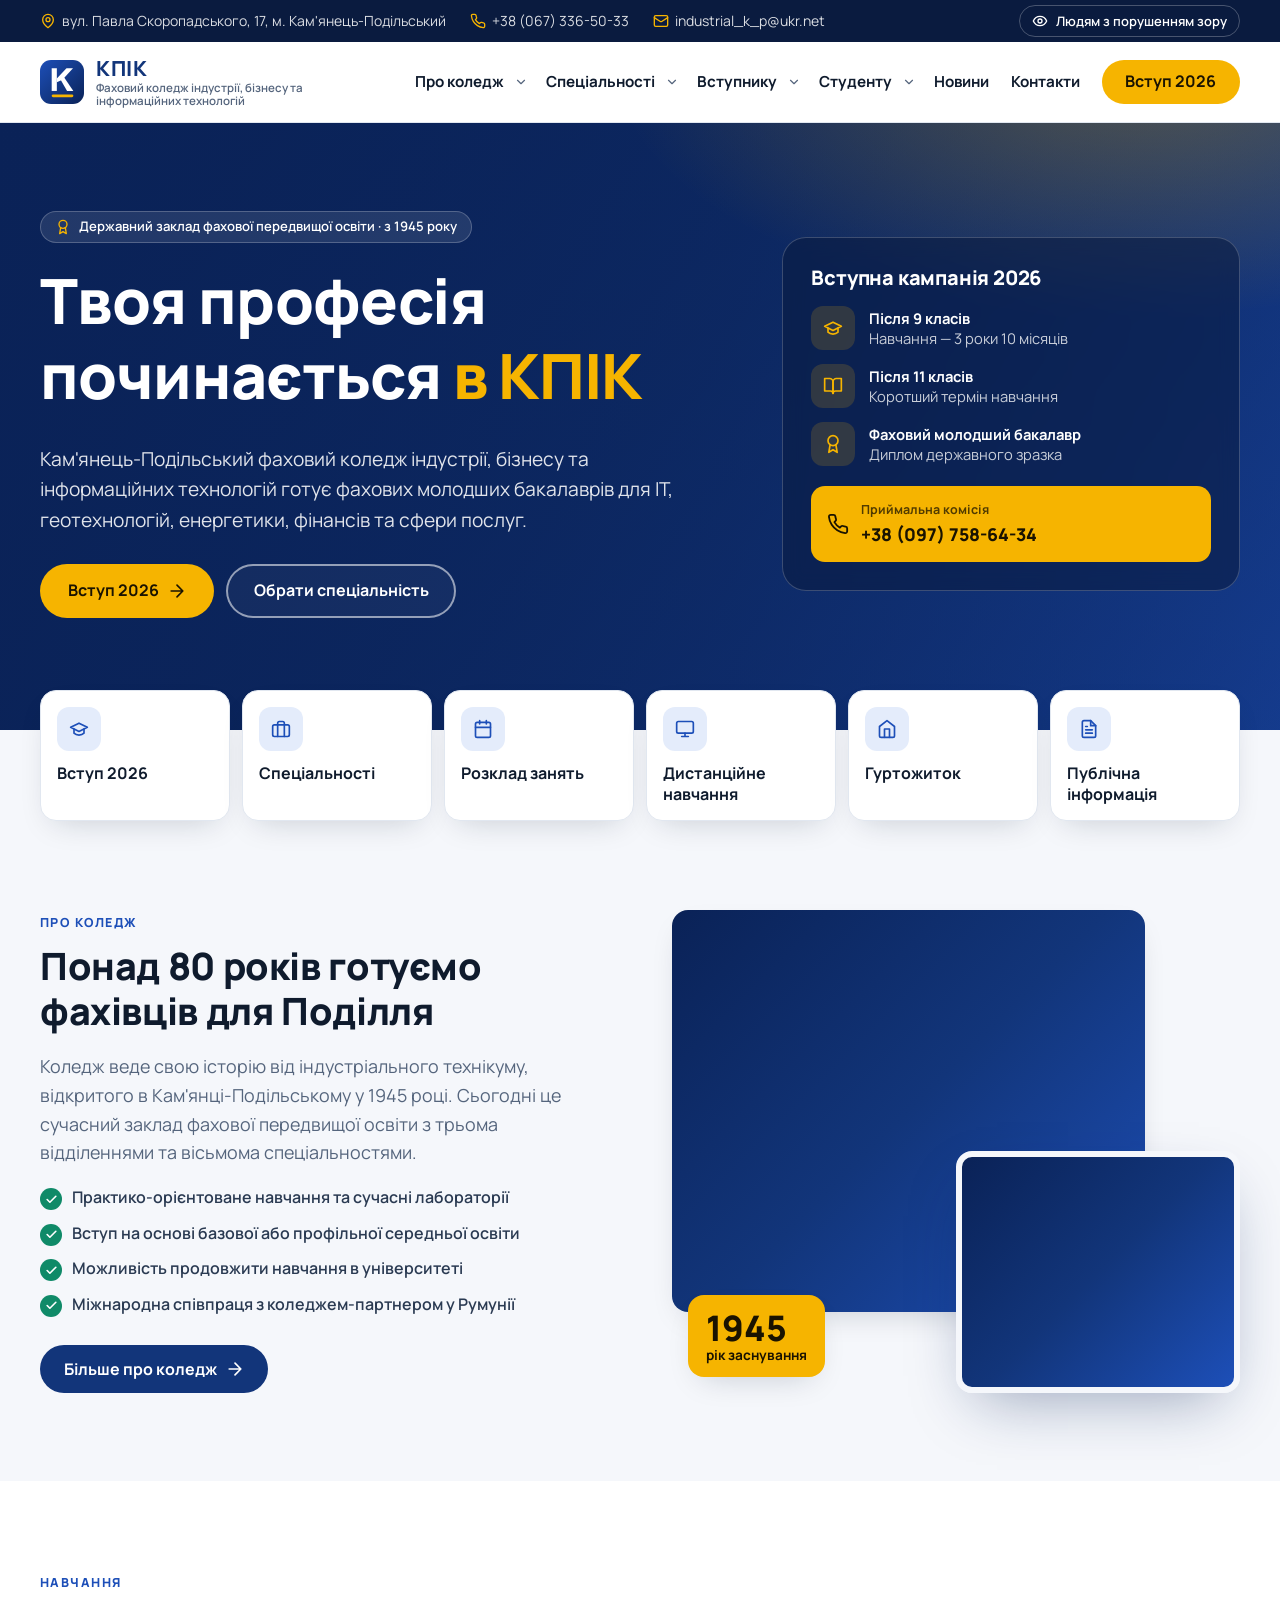
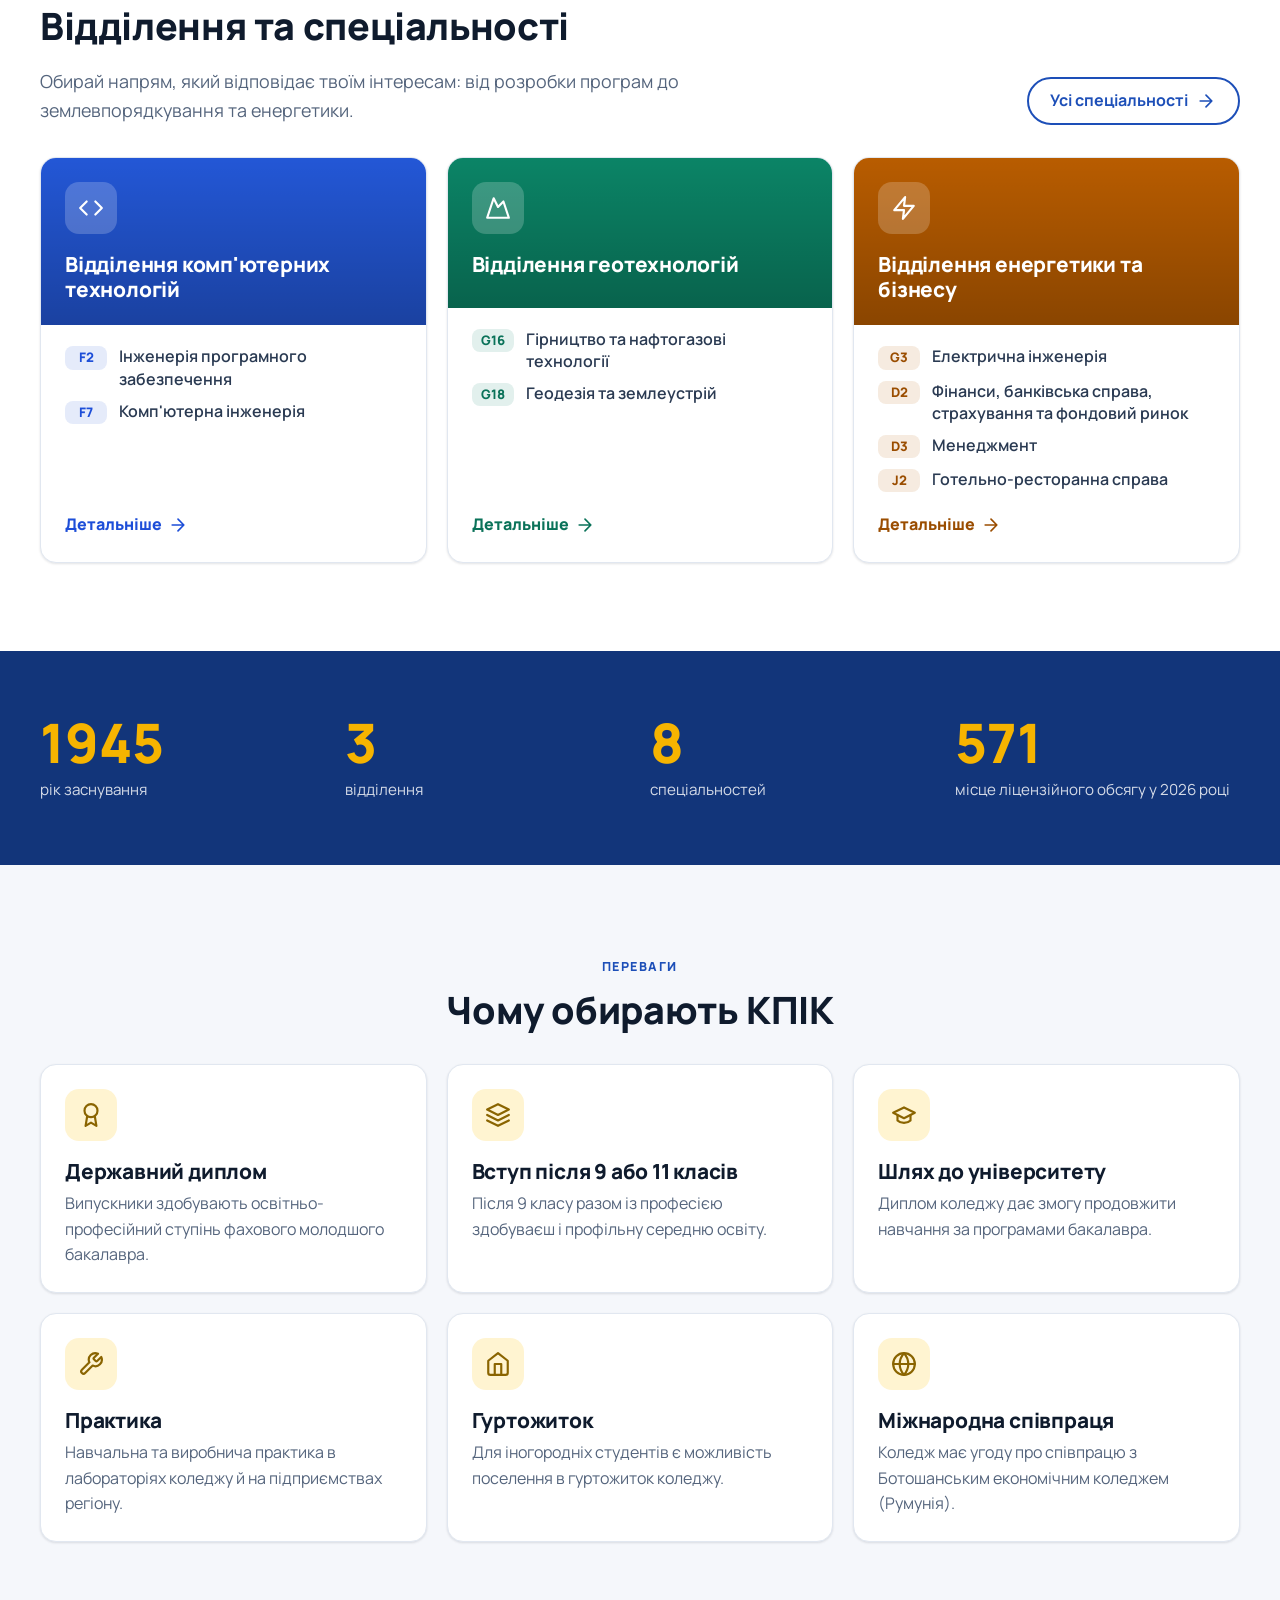
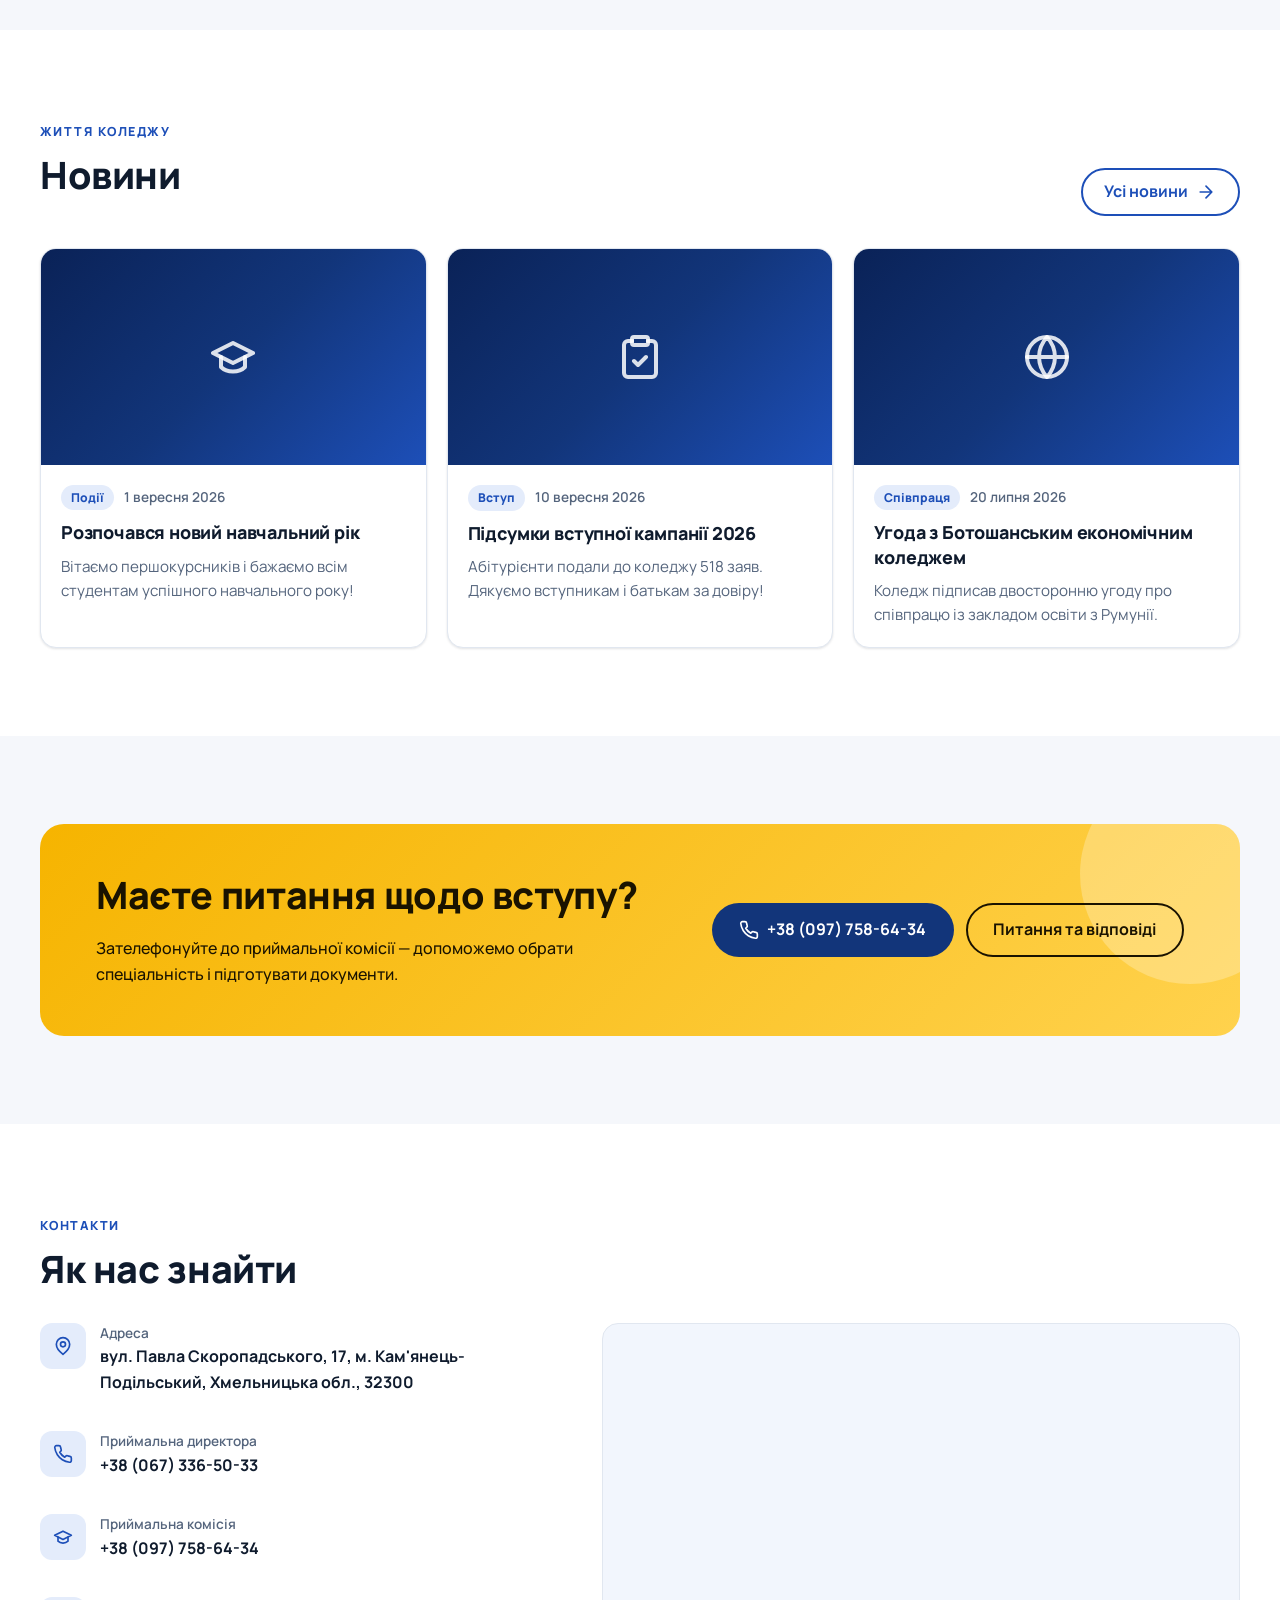
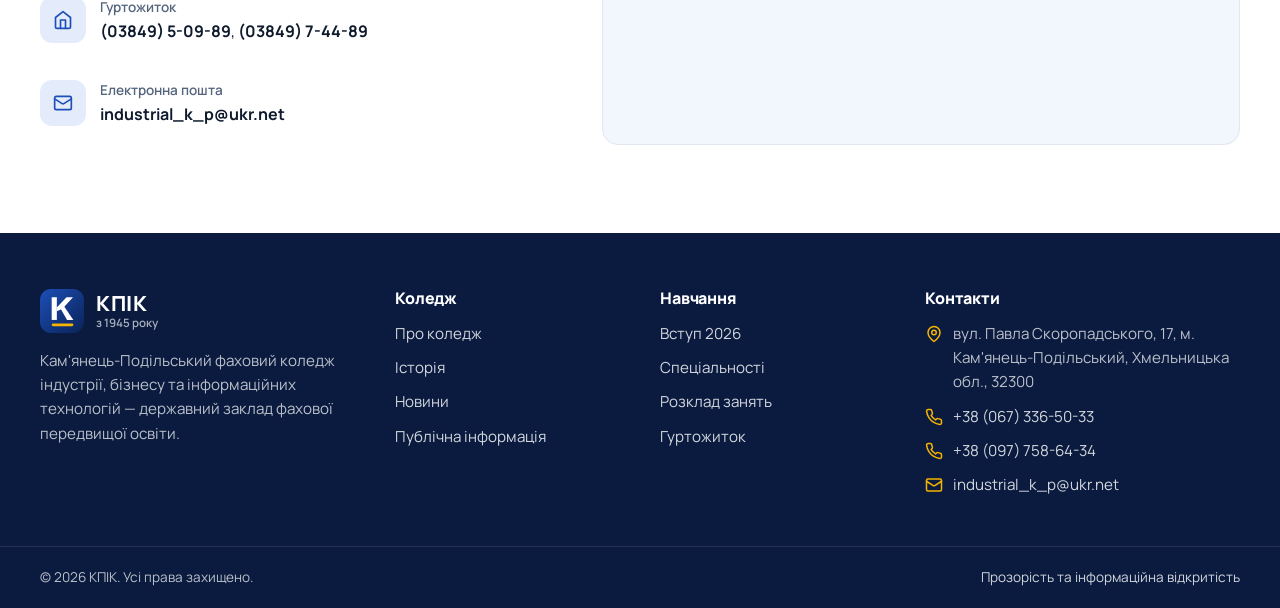
==== index.html @ ed86bb1b "Редизайн сайту КПІК: новий інтерфейс і адаптація під телефон Статичний адаптивний сайт (HTML/CSS/JS " ====
<!doctype html>
<html lang="uk">
<head>
  <meta charset="utf-8">
  <meta name="viewport" content="width=device-width, initial-scale=1">
  <title>КПІК — Кам'янець-Подільський фаховий коледж індустрії, бізнесу та інформаційних технологій</title>
  <meta name="description" content="Державний заклад фахової передвищої освіти з 1945 року. Спеціальності з IT, геотехнологій, енергетики та бізнесу. Вступ після 9 та 11 класів.">
  <meta name="theme-color" content="#12357a">
  <meta property="og:type" content="website">
  <meta property="og:locale" content="uk_UA">
  <meta property="og:site_name" content="КПІК">
  <meta property="og:title" content="КПІК — Кам'янець-Подільський фаховий коледж індустрії, бізнесу та інформаційних технологій">
  <meta property="og:description" content="Державний заклад фахової передвищої освіти з 1945 року. Спеціальності з IT, геотехнологій, енергетики та бізнесу. Вступ після 9 та 11 класів.">
  <link rel="icon" href="assets/img/logo.svg" type="image/svg+xml">
  <link rel="preconnect" href="https://fonts.googleapis.com">
  <link rel="preconnect" href="https://fonts.gstatic.com" crossorigin>
  <link rel="stylesheet" href="https://fonts.googleapis.com/css2?family=Manrope:wght@400;500;600;700;800&amp;display=swap">
  <link rel="stylesheet" href="assets/css/style.css">
  <script>try{if(localStorage.getItem("kpik-a11y")==="1")document.documentElement.classList.add("a11y")}catch(e){}</script>
  <script src="assets/js/main.js" defer></script>
  <script type="application/ld+json">{"@context":"https://schema.org","@type":"CollegeOrUniversity","name":"Кам'янець-Подільський фаховий коледж індустрії, бізнесу та інформаційних технологій","alternateName":"КПІК","url":"https://kpik.org.ua/","foundingDate":"1945","email":"industrial_k_p@ukr.net","telephone":"+380673365033","address":{"@type":"PostalAddress","streetAddress":"вул. Павла Скоропадського, 17","addressLocality":"Кам'янець-Подільський","addressRegion":"Хмельницька область","postalCode":"32300","addressCountry":"UA"}}</script>
</head>
<body>
  <a class="skip-link" href="#main">Перейти до основного вмісту</a>

  <div class="topbar">
    <div class="container topbar__inner">
      <ul class="topbar__contacts">
        <li class="topbar__address"><svg class="icon" viewBox="0 0 24 24" aria-hidden="true" focusable="false"><path d="M20 10c0 6-8 12-8 12s-8-6-8-12a8 8 0 0 1 16 0Z"/><circle cx="12" cy="10" r="3"/></svg><span>вул. Павла Скоропадського, 17, м. Кам'янець-Подільський</span></li>
        <li><svg class="icon" viewBox="0 0 24 24" aria-hidden="true" focusable="false"><path d="M22 16.92v3a2 2 0 0 1-2.18 2 19.79 19.79 0 0 1-8.63-3.07 19.5 19.5 0 0 1-6-6 19.79 19.79 0 0 1-3.07-8.67A2 2 0 0 1 4.11 2h3a2 2 0 0 1 2 1.72c.13.96.36 1.9.7 2.81a2 2 0 0 1-.45 2.11L8.09 9.91a16 16 0 0 0 6 6l1.27-1.27a2 2 0 0 1 2.11-.45c.91.34 1.85.57 2.81.7A2 2 0 0 1 22 16.92z"/></svg><a href="tel:+380673365033">+38 (067) 336-50-33</a></li>
        <li><svg class="icon" viewBox="0 0 24 24" aria-hidden="true" focusable="false"><rect x="2" y="4" width="20" height="16" rx="2"/><path d="m22 7-8.97 5.7a1.94 1.94 0 0 1-2.06 0L2 7"/></svg><a href="mailto:industrial_k_p@ukr.net">industrial_k_p@ukr.net</a></li>
      </ul>
      <button class="a11y-toggle" type="button" aria-pressed="false" data-a11y-toggle><svg class="icon" viewBox="0 0 24 24" aria-hidden="true" focusable="false"><path d="M2 12s3-7 10-7 10 7 10 7-3 7-10 7-10-7-10-7Z"/><circle cx="12" cy="12" r="3"/></svg><span>Людям з порушенням зору</span></button>
    </div>
  </div>

  <header class="header" data-header>
    <div class="container header__inner">
      <a class="brand" href="index.html" aria-label="КПІК — на головну сторінку">
        <img src="assets/img/logo.svg" alt="" width="44" height="44">
        <span class="brand__text">
          <strong>КПІК</strong>
          <span>Фаховий коледж індустрії, бізнесу та інформаційних технологій</span>
        </span>
      </a>

      <nav class="nav" id="site-nav" aria-label="Головне меню" data-nav>
        <div class="nav__head">
          <span class="nav__title">Меню</span>
          <button class="icon-btn" type="button" data-nav-close><svg class="icon" viewBox="0 0 24 24" aria-hidden="true" focusable="false"><path d="M18 6 6 18M6 6l12 12"/></svg><span class="visually-hidden">Закрити меню</span></button>
        </div>
        <ul class="nav__list">
          <li class="nav__item nav__item--home"><a class="nav__link" href="index.html" aria-current="page">Головна</a></li>
          <li class="nav__item has-sub">
            <div class="nav__row">
              <a class="nav__link" href="about.html">Про коледж</a>
              <button class="nav__sub-toggle" type="button" aria-expanded="false" aria-controls="sub-about" data-sub-toggle><svg class="icon" viewBox="0 0 24 24" aria-hidden="true" focusable="false"><path d="m6 9 6 6 6-6"/></svg><span class="visually-hidden">Підменю «Про коледж»</span></button>
            </div>
            <ul class="nav__sub" id="sub-about">
              <li><a href="about.html#history">Історія</a></li>
              <li><a href="about.html#administration">Адміністрація</a></li>
              <li><a href="about.html#departments">Відділення</a></li>
              <li><a href="about.html#base">Матеріальна база</a></li>
              <li><a href="about.html#international">Міжнародна співпраця</a></li>
              <li><a href="transparency.html">Публічна інформація</a></li>
            </ul>
          </li>
          <li class="nav__item has-sub">
            <div class="nav__row">
              <a class="nav__link" href="specialties.html">Спеціальності</a>
              <button class="nav__sub-toggle" type="button" aria-expanded="false" aria-controls="sub-specialties" data-sub-toggle><svg class="icon" viewBox="0 0 24 24" aria-hidden="true" focusable="false"><path d="m6 9 6 6 6-6"/></svg><span class="visually-hidden">Підменю «Спеціальності»</span></button>
            </div>
            <ul class="nav__sub" id="sub-specialties">
              <li><a href="specialties.html#computer">Відділення комп'ютерних технологій</a></li>
              <li><a href="specialties.html#geo">Відділення геотехнологій</a></li>
              <li><a href="specialties.html#energy">Відділення енергетики та бізнесу</a></li>
            </ul>
          </li>
          <li class="nav__item has-sub">
            <div class="nav__row">
              <a class="nav__link" href="admission.html">Вступнику</a>
              <button class="nav__sub-toggle" type="button" aria-expanded="false" aria-controls="sub-admission" data-sub-toggle><svg class="icon" viewBox="0 0 24 24" aria-hidden="true" focusable="false"><path d="m6 9 6 6 6-6"/></svg><span class="visually-hidden">Підменю «Вступнику»</span></button>
            </div>
            <ul class="nav__sub" id="sub-admission">
              <li><a href="admission.html#rules">Правила прийому 2026</a></li>
              <li><a href="admission.html#programs">Спеціальності та програми</a></li>
              <li><a href="admission.html#steps">Етапи вступу</a></li>
              <li><a href="admission.html#documents">Перелік документів</a></li>
              <li><a href="admission.html#committee">Приймальна комісія</a></li>
              <li><a href="admission.html#faq">Питання та відповіді</a></li>
            </ul>
          </li>
          <li class="nav__item has-sub">
            <div class="nav__row">
              <a class="nav__link" href="students.html">Студенту</a>
              <button class="nav__sub-toggle" type="button" aria-expanded="false" aria-controls="sub-students" data-sub-toggle><svg class="icon" viewBox="0 0 24 24" aria-hidden="true" focusable="false"><path d="m6 9 6 6 6-6"/></svg><span class="visually-hidden">Підменю «Студенту»</span></button>
            </div>
            <ul class="nav__sub" id="sub-students">
              <li><a href="students.html#schedule">Розклад занять</a></li>
              <li><a href="students.html#distance">Дистанційне навчання</a></li>
              <li><a href="students.html#library">Бібліотека</a></li>
              <li><a href="students.html#dorm">Гуртожиток</a></li>
              <li><a href="students.html#self-government">Студентське самоврядування</a></li>
              <li><a href="students.html#psychology">Психологічна служба</a></li>
              <li><a href="students.html#safety">Безпека</a></li>
            </ul>
          </li>
          <li class="nav__item"><a class="nav__link" href="news.html">Новини</a></li>
          <li class="nav__item"><a class="nav__link" href="contacts.html">Контакти</a></li>
        </ul>
        <div class="nav__extra">
          <a class="btn btn--accent btn--block" href="admission.html"><svg class="icon" viewBox="0 0 24 24" aria-hidden="true" focusable="false"><path d="M22 10 12 5 2 10l10 5 10-5z"/><path d="M6 12v5c3 3 9 3 12 0v-5"/></svg> Вступ 2026</a>
          <a class="nav__contact" href="tel:+380977586434"><svg class="icon" viewBox="0 0 24 24" aria-hidden="true" focusable="false"><path d="M22 16.92v3a2 2 0 0 1-2.18 2 19.79 19.79 0 0 1-8.63-3.07 19.5 19.5 0 0 1-6-6 19.79 19.79 0 0 1-3.07-8.67A2 2 0 0 1 4.11 2h3a2 2 0 0 1 2 1.72c.13.96.36 1.9.7 2.81a2 2 0 0 1-.45 2.11L8.09 9.91a16 16 0 0 0 6 6l1.27-1.27a2 2 0 0 1 2.11-.45c.91.34 1.85.57 2.81.7A2 2 0 0 1 22 16.92z"/></svg><span><small>Приймальна комісія</small>+38 (097) 758-64-34</span></a>
          <a class="nav__contact" href="tel:+380673365033"><svg class="icon" viewBox="0 0 24 24" aria-hidden="true" focusable="false"><path d="M22 16.92v3a2 2 0 0 1-2.18 2 19.79 19.79 0 0 1-8.63-3.07 19.5 19.5 0 0 1-6-6 19.79 19.79 0 0 1-3.07-8.67A2 2 0 0 1 4.11 2h3a2 2 0 0 1 2 1.72c.13.96.36 1.9.7 2.81a2 2 0 0 1-.45 2.11L8.09 9.91a16 16 0 0 0 6 6l1.27-1.27a2 2 0 0 1 2.11-.45c.91.34 1.85.57 2.81.7A2 2 0 0 1 22 16.92z"/></svg><span><small>Приймальна директора</small>+38 (067) 336-50-33</span></a>
          <a class="nav__contact" href="mailto:industrial_k_p@ukr.net"><svg class="icon" viewBox="0 0 24 24" aria-hidden="true" focusable="false"><rect x="2" y="4" width="20" height="16" rx="2"/><path d="m22 7-8.97 5.7a1.94 1.94 0 0 1-2.06 0L2 7"/></svg><span><small>Електронна пошта</small>industrial_k_p@ukr.net</span></a>
          <button class="btn btn--outline btn--block" type="button" aria-pressed="false" data-a11y-toggle><svg class="icon" viewBox="0 0 24 24" aria-hidden="true" focusable="false"><path d="M2 12s3-7 10-7 10 7 10 7-3 7-10 7-10-7-10-7Z"/><circle cx="12" cy="12" r="3"/></svg> Людям з порушенням зору</button>
        </div>
      </nav>

      <a class="btn btn--accent header__cta" href="admission.html">Вступ 2026</a>
      <button class="icon-btn burger" type="button" aria-expanded="false" aria-controls="site-nav" data-burger><svg class="icon" viewBox="0 0 24 24" aria-hidden="true" focusable="false"><path d="M4 6h16M4 12h16M4 18h16"/></svg><span class="visually-hidden">Відкрити меню</span></button>
    </div>
  </header>
  <div class="nav-overlay" data-nav-overlay hidden></div>

  <main id="main">
    <section class="hero">
      <img class="hero__bg" src="https://images.unsplash.com/photo-1522202176988-66273c2fd55f?auto=format&amp;fit=crop&amp;w=1920&amp;q=70" alt="" fetchpriority="high" decoding="async" data-fallback>
      <div class="container hero__inner">
        <div class="hero__content">
          <span class="hero__eyebrow"><svg class="icon" viewBox="0 0 24 24" aria-hidden="true" focusable="false"><circle cx="12" cy="8" r="6"/><path d="M15.48 12.89 17 22l-5-3-5 3 1.52-9.11"/></svg> Державний заклад фахової передвищої освіти · з 1945 року</span>
          <h1>Твоя професія починається <em>в КПІК</em></h1>
          <p class="hero__lead">Кам'янець-Подільський фаховий коледж індустрії, бізнесу та інформаційних технологій готує фахових молодших бакалаврів для IT, геотехнологій, енергетики, фінансів та сфери послуг.</p>
          <div class="hero__actions">
            <a class="btn btn--accent btn--lg" href="admission.html">Вступ 2026 <svg class="icon" viewBox="0 0 24 24" aria-hidden="true" focusable="false"><path d="M5 12h14M12 5l7 7-7 7"/></svg></a>
            <a class="btn btn--ghost-light btn--lg" href="specialties.html">Обрати спеціальність</a>
          </div>
        </div>
        <aside class="hero-card" aria-labelledby="hero-card-title">
          <h2 class="hero-card__title" id="hero-card-title">Вступна кампанія 2026</h2>
          <ul class="hero-card__list">
            <li><span class="hero-card__icon"><svg class="icon" viewBox="0 0 24 24" aria-hidden="true" focusable="false"><path d="M22 10 12 5 2 10l10 5 10-5z"/><path d="M6 12v5c3 3 9 3 12 0v-5"/></svg></span><span><strong>Після 9 класів</strong>Навчання — 3 роки 10 місяців</span></li>
            <li><span class="hero-card__icon"><svg class="icon" viewBox="0 0 24 24" aria-hidden="true" focusable="false"><path d="M2 3h6a4 4 0 0 1 4 4v14a3 3 0 0 0-3-3H2z"/><path d="M22 3h-6a4 4 0 0 0-4 4v14a3 3 0 0 1 3-3h7z"/></svg></span><span><strong>Після 11 класів</strong>Коротший термін навчання</span></li>
            <li><span class="hero-card__icon"><svg class="icon" viewBox="0 0 24 24" aria-hidden="true" focusable="false"><circle cx="12" cy="8" r="6"/><path d="M15.48 12.89 17 22l-5-3-5 3 1.52-9.11"/></svg></span><span><strong>Фаховий молодший бакалавр</strong>Диплом державного зразка</span></li>
          </ul>
          <a class="hero-card__phone" href="tel:+380977586434"><svg class="icon" viewBox="0 0 24 24" aria-hidden="true" focusable="false"><path d="M22 16.92v3a2 2 0 0 1-2.18 2 19.79 19.79 0 0 1-8.63-3.07 19.5 19.5 0 0 1-6-6 19.79 19.79 0 0 1-3.07-8.67A2 2 0 0 1 4.11 2h3a2 2 0 0 1 2 1.72c.13.96.36 1.9.7 2.81a2 2 0 0 1-.45 2.11L8.09 9.91a16 16 0 0 0 6 6l1.27-1.27a2 2 0 0 1 2.11-.45c.91.34 1.85.57 2.81.7A2 2 0 0 1 22 16.92z"/></svg><span><small>Приймальна комісія</small>+38 (097) 758-64-34</span></a>
        </aside>
      </div>
    </section>

    <nav class="quick" aria-label="Швидкі посилання">
      <div class="container">
        <ul class="quick__grid">
          <li><a class="quick__link" href="admission.html"><span class="quick__icon"><svg class="icon" viewBox="0 0 24 24" aria-hidden="true" focusable="false"><path d="M22 10 12 5 2 10l10 5 10-5z"/><path d="M6 12v5c3 3 9 3 12 0v-5"/></svg></span>Вступ 2026</a></li>
          <li><a class="quick__link" href="specialties.html"><span class="quick__icon"><svg class="icon" viewBox="0 0 24 24" aria-hidden="true" focusable="false"><rect x="2" y="7" width="20" height="14" rx="2"/><path d="M16 21V5a2 2 0 0 0-2-2h-4a2 2 0 0 0-2 2v16"/></svg></span>Спеціальності</a></li>
          <li><a class="quick__link" href="students.html#schedule"><span class="quick__icon"><svg class="icon" viewBox="0 0 24 24" aria-hidden="true" focusable="false"><rect x="3" y="4" width="18" height="18" rx="2"/><path d="M16 2v4M8 2v4M3 10h18"/></svg></span>Розклад занять</a></li>
          <li><a class="quick__link" href="students.html#distance"><span class="quick__icon"><svg class="icon" viewBox="0 0 24 24" aria-hidden="true" focusable="false"><rect x="2" y="3" width="20" height="14" rx="2"/><path d="M8 21h8M12 17v4"/></svg></span>Дистанційне навчання</a></li>
          <li><a class="quick__link" href="students.html#dorm"><span class="quick__icon"><svg class="icon" viewBox="0 0 24 24" aria-hidden="true" focusable="false"><path d="m3 9 9-7 9 7v11a2 2 0 0 1-2 2H5a2 2 0 0 1-2-2z"/><path d="M9 22V12h6v10"/></svg></span>Гуртожиток</a></li>
          <li><a class="quick__link" href="transparency.html"><span class="quick__icon"><svg class="icon" viewBox="0 0 24 24" aria-hidden="true" focusable="false"><path d="M14 2H6a2 2 0 0 0-2 2v16a2 2 0 0 0 2 2h12a2 2 0 0 0 2-2V8z"/><path d="M14 2v6h6M16 13H8M16 17H8M10 9H8"/></svg></span>Публічна інформація</a></li>
        </ul>
      </div>
    </nav>

    <section class="section" aria-labelledby="about-title">
      <div class="container split">
        <div data-reveal>
          <span class="eyebrow">Про коледж</span>
          <h2 id="about-title">Понад 80 років готуємо фахівців для Поділля</h2>
          <p class="lead">Коледж веде свою історію від індустріального технікуму, відкритого в Кам'янці-Подільському у 1945 році. Сьогодні це сучасний заклад фахової передвищої освіти з трьома відділеннями та вісьмома спеціальностями.</p>
          <ul class="ticks">
            <li>Практико-орієнтоване навчання та сучасні лабораторії</li>
            <li>Вступ на основі базової або профільної середньої освіти</li>
            <li>Можливість продовжити навчання в університеті</li>
            <li>Міжнародна співпраця з коледжем-партнером у Румунії</li>
          </ul>
          <a class="btn btn--primary" href="about.html">Більше про коледж <svg class="icon" viewBox="0 0 24 24" aria-hidden="true" focusable="false"><path d="M5 12h14M12 5l7 7-7 7"/></svg></a>
        </div>
        <div class="collage" data-reveal>
          <figure class="collage__main media"><img src="https://images.unsplash.com/photo-1541339907198-e08756dedf3f?auto=format&amp;fit=crop&amp;w=900&amp;q=70" alt="Студенти біля навчального корпусу" loading="lazy" decoding="async" data-fallback></figure>
          <figure class="collage__side media"><img src="https://images.unsplash.com/photo-1427504494785-3a9ca7044f45?auto=format&amp;fit=crop&amp;w=600&amp;q=70" alt="Заняття в аудиторії" loading="lazy" decoding="async" data-fallback></figure>
          <div class="collage__badge"><strong>1945</strong><span>рік заснування</span></div>
        </div>
      </div>
    </section>

    <section class="section section--alt" aria-labelledby="depts-title">
      <div class="container">
        <div class="section-head section-head--row">
          <div>
            <span class="eyebrow">Навчання</span>
            <h2 id="depts-title">Відділення та спеціальності</h2>
            <p class="lead">Обирай напрям, який відповідає твоїм інтересам: від розробки програм до землевпорядкування та енергетики.</p>
          </div>
          <a class="btn btn--outline" href="specialties.html">Усі спеціальності <svg class="icon" viewBox="0 0 24 24" aria-hidden="true" focusable="false"><path d="M5 12h14M12 5l7 7-7 7"/></svg></a>
        </div>
        <div class="grid grid--3">
          <article class="card dept dept--computer" data-reveal>
            <div class="dept__top">
              <img class="dept__bg" src="https://images.unsplash.com/photo-1517694712202-14dd9538aa97?auto=format&amp;fit=crop&amp;w=800&amp;q=70" alt="" loading="lazy" decoding="async" data-fallback>
              <span class="dept__icon"><svg class="icon" viewBox="0 0 24 24" aria-hidden="true" focusable="false"><path d="m16 18 6-6-6-6M8 6l-6 6 6 6"/></svg></span>
              <h3>Відділення комп'ютерних технологій</h3>
            </div>
            <div class="dept__body">
              <ul class="spec-list">
                <li><span class="code">F2</span><span>Інженерія програмного забезпечення</span></li>
                <li><span class="code">F7</span><span>Комп'ютерна інженерія</span></li>
              </ul>
              <a class="dept__link" href="specialties.html#computer">Детальніше <svg class="icon" viewBox="0 0 24 24" aria-hidden="true" focusable="false"><path d="M5 12h14M12 5l7 7-7 7"/></svg></a>
            </div>
          </article>
          <article class="card dept dept--geo" data-reveal>
            <div class="dept__top">
              <img class="dept__bg" src="https://images.unsplash.com/photo-1500530855697-b586d89ba3ee?auto=format&amp;fit=crop&amp;w=800&amp;q=70" alt="" loading="lazy" decoding="async" data-fallback>
              <span class="dept__icon"><svg class="icon" viewBox="0 0 24 24" aria-hidden="true" focusable="false"><path d="m8 3 4 8 5-5 5 15H2L8 3z"/></svg></span>
              <h3>Відділення геотехнологій</h3>
            </div>
            <div class="dept__body">
              <ul class="spec-list">
                <li><span class="code">G16</span><span>Гірництво та нафтогазові технології</span></li>
                <li><span class="code">G18</span><span>Геодезія та землеустрій</span></li>
              </ul>
              <a class="dept__link" href="specialties.html#geo">Детальніше <svg class="icon" viewBox="0 0 24 24" aria-hidden="true" focusable="false"><path d="M5 12h14M12 5l7 7-7 7"/></svg></a>
            </div>
          </article>
          <article class="card dept dept--energy" data-reveal>
            <div class="dept__top">
              <img class="dept__bg" src="https://images.unsplash.com/photo-1473341304170-971dccb5ac1e?auto=format&amp;fit=crop&amp;w=800&amp;q=70" alt="" loading="lazy" decoding="async" data-fallback>
              <span class="dept__icon"><svg class="icon" viewBox="0 0 24 24" aria-hidden="true" focusable="false"><path d="M13 2 3 14h9l-1 8 10-12h-9l1-8z"/></svg></span>
              <h3>Відділення енергетики та бізнесу</h3>
            </div>
            <div class="dept__body">
              <ul class="spec-list">
                <li><span class="code">G3</span><span>Електрична інженерія</span></li>
                <li><span class="code">D2</span><span>Фінанси, банківська справа, страхування та фондовий ринок</span></li>
                <li><span class="code">D3</span><span>Менеджмент</span></li>
                <li><span class="code">J2</span><span>Готельно-ресторанна справа</span></li>
              </ul>
              <a class="dept__link" href="specialties.html#energy">Детальніше <svg class="icon" viewBox="0 0 24 24" aria-hidden="true" focusable="false"><path d="M5 12h14M12 5l7 7-7 7"/></svg></a>
            </div>
          </article>
        </div>

      </div>
    </section>

    <section class="stats" aria-label="Коледж у цифрах">
      <div class="container">
        <ul class="stats__grid">
          <li class="stat" data-reveal><span class="stat__value">1945</span><span class="stat__label">рік заснування</span></li>
          <li class="stat" data-reveal><span class="stat__value">3</span><span class="stat__label">відділення</span></li>
          <li class="stat" data-reveal><span class="stat__value">8</span><span class="stat__label">спеціальностей</span></li>
          <li class="stat" data-reveal><span class="stat__value">571</span><span class="stat__label">місце ліцензійного обсягу у 2026 році</span></li>
        </ul>
      </div>
    </section>

    <section class="section" aria-labelledby="why-title">
      <div class="container">
        <div class="section-head section-head--center">
          <span class="eyebrow">Переваги</span>
          <h2 id="why-title">Чому обирають КПІК</h2>
        </div>
        <div class="grid grid--3">
          <article class="card feature" data-reveal>
            <span class="feature__icon"><svg class="icon" viewBox="0 0 24 24" aria-hidden="true" focusable="false"><circle cx="12" cy="8" r="6"/><path d="M15.48 12.89 17 22l-5-3-5 3 1.52-9.11"/></svg></span>
            <h3>Державний диплом</h3>
            <p>Випускники здобувають освітньо-професійний ступінь фахового молодшого бакалавра.</p>
          </article>
          <article class="card feature" data-reveal>
            <span class="feature__icon"><svg class="icon" viewBox="0 0 24 24" aria-hidden="true" focusable="false"><path d="m12 2 10 5-10 5L2 7l10-5z"/><path d="m2 17 10 5 10-5M2 12l10 5 10-5"/></svg></span>
            <h3>Вступ після 9 або 11 класів</h3>
            <p>Після 9 класу разом із професією здобуваєш і профільну середню освіту.</p>
          </article>
          <article class="card feature" data-reveal>
            <span class="feature__icon"><svg class="icon" viewBox="0 0 24 24" aria-hidden="true" focusable="false"><path d="M22 10 12 5 2 10l10 5 10-5z"/><path d="M6 12v5c3 3 9 3 12 0v-5"/></svg></span>
            <h3>Шлях до університету</h3>
            <p>Диплом коледжу дає змогу продовжити навчання за програмами бакалавра.</p>
          </article>
          <article class="card feature" data-reveal>
            <span class="feature__icon"><svg class="icon" viewBox="0 0 24 24" aria-hidden="true" focusable="false"><path d="M14.7 6.3a1 1 0 0 0 0 1.4l1.6 1.6a1 1 0 0 0 1.4 0l3.77-3.77a6 6 0 0 1-7.94 7.94l-6.91 6.91a2.12 2.12 0 0 1-3-3l6.91-6.91a6 6 0 0 1 7.94-7.94l-3.76 3.76z"/></svg></span>
            <h3>Практика</h3>
            <p>Навчальна та виробнича практика в лабораторіях коледжу й на підприємствах регіону.</p>
          </article>
          <article class="card feature" data-reveal>
            <span class="feature__icon"><svg class="icon" viewBox="0 0 24 24" aria-hidden="true" focusable="false"><path d="m3 9 9-7 9 7v11a2 2 0 0 1-2 2H5a2 2 0 0 1-2-2z"/><path d="M9 22V12h6v10"/></svg></span>
            <h3>Гуртожиток</h3>
            <p>Для іногородніх студентів є можливість поселення в гуртожиток коледжу.</p>
          </article>
          <article class="card feature" data-reveal>
            <span class="feature__icon"><svg class="icon" viewBox="0 0 24 24" aria-hidden="true" focusable="false"><circle cx="12" cy="12" r="10"/><path d="M2 12h20M12 2a15.3 15.3 0 0 1 4 10 15.3 15.3 0 0 1-4 10 15.3 15.3 0 0 1-4-10 15.3 15.3 0 0 1 4-10z"/></svg></span>
            <h3>Міжнародна співпраця</h3>
            <p>Коледж має угоду про співпрацю з Ботошанським економічним коледжем (Румунія).</p>
          </article>
        </div>
      </div>
    </section>

    <section class="section section--alt" aria-labelledby="news-title">
      <div class="container">
        <div class="section-head section-head--row">
          <div>
            <span class="eyebrow">Життя коледжу</span>
            <h2 id="news-title">Новини</h2>
          </div>
          <a class="btn btn--outline" href="news.html">Усі новини <svg class="icon" viewBox="0 0 24 24" aria-hidden="true" focusable="false"><path d="M5 12h14M12 5l7 7-7 7"/></svg></a>
        </div>
        <!-- Демонстраційні новини: замініть на актуальні матеріали з чинного сайту. -->
        <div class="grid grid--3">
          <article class="card news-card" data-reveal>
            <div class="news-card__media news-card__media--events"><img src="https://images.unsplash.com/photo-1523050854058-8df90110c9f1?auto=format&amp;fit=crop&amp;w=800&amp;q=70" alt="" loading="lazy" decoding="async" data-fallback><svg class="icon" viewBox="0 0 24 24" aria-hidden="true" focusable="false"><path d="M22 10 12 5 2 10l10 5 10-5z"/><path d="M6 12v5c3 3 9 3 12 0v-5"/></svg></div>
            <div class="news-card__body">
              <div class="news-card__meta"><span class="tag">Події</span><time datetime="2026-09-01">1 вересня 2026</time></div>
              <h3 class="news-card__title"><a href="news.html">Розпочався новий навчальний рік</a></h3>
              <p>Вітаємо першокурсників і бажаємо всім студентам успішного навчального року!</p>
            </div>
          </article>
          <article class="card news-card" data-reveal>
            <div class="news-card__media news-card__media--admission"><img src="https://images.unsplash.com/photo-1501504905252-473c47e087f8?auto=format&amp;fit=crop&amp;w=800&amp;q=70" alt="" loading="lazy" decoding="async" data-fallback><svg class="icon" viewBox="0 0 24 24" aria-hidden="true" focusable="false"><rect x="8" y="2" width="8" height="4" rx="1"/><path d="M16 4h2a2 2 0 0 1 2 2v14a2 2 0 0 1-2 2H6a2 2 0 0 1-2-2V6a2 2 0 0 1 2-2h2"/><path d="m9 14 2 2 4-4"/></svg></div>
            <div class="news-card__body">
              <div class="news-card__meta"><span class="tag">Вступ</span><time datetime="2026-09-10">10 вересня 2026</time></div>
              <h3 class="news-card__title"><a href="news.html">Підсумки вступної кампанії 2026</a></h3>
              <p>Абітурієнти подали до коледжу 518 заяв. Дякуємо вступникам і батькам за довіру!</p>
            </div>
          </article>
          <article class="card news-card" data-reveal>
            <div class="news-card__media news-card__media--international"><img src="https://images.unsplash.com/photo-1497366216548-37526070297c?auto=format&amp;fit=crop&amp;w=800&amp;q=70" alt="" loading="lazy" decoding="async" data-fallback><svg class="icon" viewBox="0 0 24 24" aria-hidden="true" focusable="false"><circle cx="12" cy="12" r="10"/><path d="M2 12h20M12 2a15.3 15.3 0 0 1 4 10 15.3 15.3 0 0 1-4 10 15.3 15.3 0 0 1-4-10 15.3 15.3 0 0 1 4-10z"/></svg></div>
            <div class="news-card__body">
              <div class="news-card__meta"><span class="tag">Співпраця</span><time datetime="2026-07-20">20 липня 2026</time></div>
              <h3 class="news-card__title"><a href="news.html">Угода з Ботошанським економічним коледжем</a></h3>
              <p>Коледж підписав двосторонню угоду про співпрацю із закладом освіти з Румунії.</p>
            </div>
          </article>
        </div>
      </div>
    </section>

    <section class="section" aria-labelledby="cta-title">
      <div class="container">
        <div class="cta" data-reveal>
          <div>
            <h2 id="cta-title">Маєте питання щодо вступу?</h2>
            <p>Зателефонуйте до приймальної комісії — допоможемо обрати спеціальність і підготувати документи.</p>
          </div>
          <div class="cta__actions">
            <a class="btn btn--primary btn--lg" href="tel:+380977586434"><svg class="icon" viewBox="0 0 24 24" aria-hidden="true" focusable="false"><path d="M22 16.92v3a2 2 0 0 1-2.18 2 19.79 19.79 0 0 1-8.63-3.07 19.5 19.5 0 0 1-6-6 19.79 19.79 0 0 1-3.07-8.67A2 2 0 0 1 4.11 2h3a2 2 0 0 1 2 1.72c.13.96.36 1.9.7 2.81a2 2 0 0 1-.45 2.11L8.09 9.91a16 16 0 0 0 6 6l1.27-1.27a2 2 0 0 1 2.11-.45c.91.34 1.85.57 2.81.7A2 2 0 0 1 22 16.92z"/></svg> +38 (097) 758-64-34</a>
            <a class="btn btn--outline-dark btn--lg" href="admission.html#faq">Питання та відповіді</a>
          </div>
        </div>
      </div>
    </section>

    <section class="section section--alt" aria-labelledby="contacts-title">
      <div class="container">
        <div class="section-head">
          <span class="eyebrow">Контакти</span>
          <h2 id="contacts-title">Як нас знайти</h2>
        </div>
        <div class="contacts">
          <ul class="contact-list">
            <li class="contact-item">
              <span class="contact-item__icon"><svg class="icon" viewBox="0 0 24 24" aria-hidden="true" focusable="false"><path d="M20 10c0 6-8 12-8 12s-8-6-8-12a8 8 0 0 1 16 0Z"/><circle cx="12" cy="10" r="3"/></svg></span>
              <div><span class="contact-item__label">Адреса</span><strong>вул. Павла Скоропадського, 17, м. Кам'янець-Подільський, Хмельницька обл., 32300</strong></div>
            </li>
            <li class="contact-item">
              <span class="contact-item__icon"><svg class="icon" viewBox="0 0 24 24" aria-hidden="true" focusable="false"><path d="M22 16.92v3a2 2 0 0 1-2.18 2 19.79 19.79 0 0 1-8.63-3.07 19.5 19.5 0 0 1-6-6 19.79 19.79 0 0 1-3.07-8.67A2 2 0 0 1 4.11 2h3a2 2 0 0 1 2 1.72c.13.96.36 1.9.7 2.81a2 2 0 0 1-.45 2.11L8.09 9.91a16 16 0 0 0 6 6l1.27-1.27a2 2 0 0 1 2.11-.45c.91.34 1.85.57 2.81.7A2 2 0 0 1 22 16.92z"/></svg></span>
              <div><span class="contact-item__label">Приймальна директора</span><a href="tel:+380673365033">+38 (067) 336-50-33</a></div>
            </li>
            <li class="contact-item">
              <span class="contact-item__icon"><svg class="icon" viewBox="0 0 24 24" aria-hidden="true" focusable="false"><path d="M22 10 12 5 2 10l10 5 10-5z"/><path d="M6 12v5c3 3 9 3 12 0v-5"/></svg></span>
              <div><span class="contact-item__label">Приймальна комісія</span><a href="tel:+380977586434">+38 (097) 758-64-34</a></div>
            </li>
            <li class="contact-item">
              <span class="contact-item__icon"><svg class="icon" viewBox="0 0 24 24" aria-hidden="true" focusable="false"><path d="m3 9 9-7 9 7v11a2 2 0 0 1-2 2H5a2 2 0 0 1-2-2z"/><path d="M9 22V12h6v10"/></svg></span>
              <div><span class="contact-item__label">Гуртожиток</span><a href="tel:+380384950989">(03849) 5-09-89</a>, <a href="tel:+380384974489">(03849) 7-44-89</a></div>
            </li>
            <li class="contact-item">
              <span class="contact-item__icon"><svg class="icon" viewBox="0 0 24 24" aria-hidden="true" focusable="false"><rect x="2" y="4" width="20" height="16" rx="2"/><path d="m22 7-8.97 5.7a1.94 1.94 0 0 1-2.06 0L2 7"/></svg></span>
              <div><span class="contact-item__label">Електронна пошта</span><a href="mailto:industrial_k_p@ukr.net">industrial_k_p@ukr.net</a></div>
            </li>
          </ul>
          <div class="map">
            <iframe title="Карта: вул. Павла Скоропадського, 17, Кам'янець-Подільський" src="https://www.google.com/maps?q=%D0%B2%D1%83%D0%BB.+%D0%9F%D0%B0%D0%B2%D0%BB%D0%B0+%D0%A1%D0%BA%D0%BE%D1%80%D0%BE%D0%BF%D0%B0%D0%B4%D1%81%D1%8C%D0%BA%D0%BE%D0%B3%D0%BE,+17,+%D0%9A%D0%B0%D0%BC%27%D1%8F%D0%BD%D0%B5%D1%86%D1%8C-%D0%9F%D0%BE%D0%B4%D1%96%D0%BB%D1%8C%D1%81%D1%8C%D0%BA%D0%B8%D0%B9&amp;output=embed" loading="lazy" referrerpolicy="no-referrer-when-downgrade"></iframe>
          </div>
        </div>

      </div>
    </section>
  </main>

  <footer class="footer">
    <div class="container footer__grid">
      <div class="footer__brand">
        <a class="brand brand--light" href="index.html" aria-label="КПІК — на головну сторінку">
          <img src="assets/img/logo.svg" alt="" width="44" height="44">
          <span class="brand__text"><strong>КПІК</strong><span>з 1945 року</span></span>
        </a>
        <p>Кам'янець-Подільський фаховий коледж індустрії, бізнесу та інформаційних технологій — державний заклад фахової передвищої освіти.</p>
      </div>
      <div>
        <h2 class="footer__title">Коледж</h2>
        <ul>
          <li><a href="about.html">Про коледж</a></li>
          <li><a href="about.html#history">Історія</a></li>
          <li><a href="news.html">Новини</a></li>
          <li><a href="transparency.html">Публічна інформація</a></li>
        </ul>
      </div>
      <div>
        <h2 class="footer__title">Навчання</h2>
        <ul>
          <li><a href="admission.html">Вступ 2026</a></li>
          <li><a href="specialties.html">Спеціальності</a></li>
          <li><a href="students.html#schedule">Розклад занять</a></li>
          <li><a href="students.html#dorm">Гуртожиток</a></li>
        </ul>
      </div>
      <div>
        <h2 class="footer__title">Контакти</h2>
        <ul class="footer__contacts">
          <li><svg class="icon" viewBox="0 0 24 24" aria-hidden="true" focusable="false"><path d="M20 10c0 6-8 12-8 12s-8-6-8-12a8 8 0 0 1 16 0Z"/><circle cx="12" cy="10" r="3"/></svg><span>вул. Павла Скоропадського, 17, м. Кам'янець-Подільський, Хмельницька обл., 32300</span></li>
          <li><svg class="icon" viewBox="0 0 24 24" aria-hidden="true" focusable="false"><path d="M22 16.92v3a2 2 0 0 1-2.18 2 19.79 19.79 0 0 1-8.63-3.07 19.5 19.5 0 0 1-6-6 19.79 19.79 0 0 1-3.07-8.67A2 2 0 0 1 4.11 2h3a2 2 0 0 1 2 1.72c.13.96.36 1.9.7 2.81a2 2 0 0 1-.45 2.11L8.09 9.91a16 16 0 0 0 6 6l1.27-1.27a2 2 0 0 1 2.11-.45c.91.34 1.85.57 2.81.7A2 2 0 0 1 22 16.92z"/></svg><a href="tel:+380673365033">+38 (067) 336-50-33</a></li>
          <li><svg class="icon" viewBox="0 0 24 24" aria-hidden="true" focusable="false"><path d="M22 16.92v3a2 2 0 0 1-2.18 2 19.79 19.79 0 0 1-8.63-3.07 19.5 19.5 0 0 1-6-6 19.79 19.79 0 0 1-3.07-8.67A2 2 0 0 1 4.11 2h3a2 2 0 0 1 2 1.72c.13.96.36 1.9.7 2.81a2 2 0 0 1-.45 2.11L8.09 9.91a16 16 0 0 0 6 6l1.27-1.27a2 2 0 0 1 2.11-.45c.91.34 1.85.57 2.81.7A2 2 0 0 1 22 16.92z"/></svg><a href="tel:+380977586434">+38 (097) 758-64-34</a></li>
          <li><svg class="icon" viewBox="0 0 24 24" aria-hidden="true" focusable="false"><rect x="2" y="4" width="20" height="16" rx="2"/><path d="m22 7-8.97 5.7a1.94 1.94 0 0 1-2.06 0L2 7"/></svg><a href="mailto:industrial_k_p@ukr.net">industrial_k_p@ukr.net</a></li>
        </ul>
      </div>
    </div>
    <div class="footer__bottom">
      <div class="container footer__bottom-inner">
        <p>© <span data-year>2026</span> КПІК. Усі права захищено.</p>
        <p><a href="transparency.html">Прозорість та інформаційна відкритість</a></p>
      </div>
    </div>
  </footer>

  <button class="to-top" type="button" data-to-top><svg class="icon" viewBox="0 0 24 24" aria-hidden="true" focusable="false"><path d="M12 19V5M5 12l7-7 7 7"/></svg><span class="visually-hidden">Повернутися нагору</span></button>
</body>
</html>
---- assets/css/style.css ----
/* ==========================================================================
   КПІК — стилі сайту (mobile-first)
   ========================================================================== */

:root {
  color-scheme: light;
  --c-primary: #12357a;
  --c-primary-700: #0c2659;
  --c-primary-900: #0a1b3f;
  --c-primary-500: #1d4fb8;
  --c-primary-100: #e4ecfb;
  --c-primary-50: #f2f6fd;
  --c-accent: #f6b400;
  --c-accent-600: #dda200;
  --c-accent-100: #fff4d1;
  --c-text: #0f1b2d;
  --c-body: #2a3a52;
  --c-muted: #55657d;
  --c-border: #e1e7f0;
  --c-bg: #f5f7fb;
  --c-surface: #ffffff;
  --c-success: #0f8a68;
  --c-danger: #b42318;

  --dept-computer: #2357d6;
  --dept-computer-ink: #1d4ed8;
  --dept-geo: #0b8466;
  --dept-geo-ink: #0a7259;
  --dept-energy: #b85c00;
  --dept-energy-ink: #9a4d00;

  --font: "Manrope", system-ui, -apple-system, "Segoe UI", Roboto, Arial, sans-serif;
  --radius-sm: 10px;
  --radius: 16px;
  --radius-lg: 24px;
  --shadow-sm: 0 1px 2px rgba(15, 27, 45, .05), 0 1px 3px rgba(15, 27, 45, .07);
  --shadow: 0 12px 32px -14px rgba(15, 27, 45, .22);
  --shadow-lg: 0 24px 60px -20px rgba(12, 38, 89, .4);
  --container: 1200px;
  --gutter: 16px;
  --header-h: 68px;
  --ease: cubic-bezier(.2, .7, .2, 1);
  --hero-gradient: linear-gradient(135deg, #0a2257 0%, #12357a 50%, #1d4fb8 100%);
}

@media (min-width: 640px) {
  :root { --gutter: 24px; }
}

@media (min-width: 1100px) {
  :root { --header-h: 80px; }
}

/* ---------- Базові стилі ---------- */

*,
*::before,
*::after { box-sizing: border-box; }

html {
  -webkit-text-size-adjust: 100%;
  text-size-adjust: 100%;
  scroll-behavior: smooth;
  scroll-padding-top: calc(var(--header-h) + 16px);
}

body {
  margin: 0;
  font-family: var(--font);
  font-size: 1rem;
  line-height: 1.6;
  color: var(--c-text);
  background: var(--c-bg);
  -webkit-font-smoothing: antialiased;
  overflow-x: hidden;
}

body.nav-open { overflow: hidden; }

img,
svg { display: block; max-width: 100%; }

img { height: auto; }

a {
  color: var(--c-primary-500);
  text-decoration-thickness: 1px;
  text-underline-offset: 3px;
}

a:hover { color: var(--c-primary); }

h1, h2, h3, h4 {
  margin: 0 0 .5em;
  line-height: 1.2;
  font-weight: 800;
  letter-spacing: -.01em;
  color: var(--c-text);
}

h1 { font-size: clamp(2rem, 1.4rem + 3vw, 3.5rem); }
h2 { font-size: clamp(1.55rem, 1.25rem + 1.5vw, 2.35rem); }
h3 { font-size: clamp(1.1rem, 1.04rem + .35vw, 1.3rem); }

p { margin: 0 0 1em; }

ul, ol { margin: 0 0 1em; padding-left: 1.25em; }

figure { margin: 0; }

table { border-collapse: collapse; width: 100%; }

:focus-visible {
  outline: 3px solid var(--c-accent);
  outline-offset: 2px;
  border-radius: 4px;
}

.visually-hidden {
  position: absolute !important;
  width: 1px;
  height: 1px;
  padding: 0;
  margin: -1px;
  overflow: hidden;
  clip: rect(0 0 0 0);
  white-space: nowrap;
  border: 0;
}

.skip-link {
  position: absolute;
  left: 16px;
  top: -100px;
  z-index: 300;
  padding: 10px 16px;
  border-radius: 8px;
  background: var(--c-accent);
  color: #1a1300;
  font-weight: 700;
  text-decoration: none;
}

.skip-link:focus { top: 12px; }

.container {
  width: 100%;
  max-width: calc(var(--container) + var(--gutter) * 2);
  margin-inline: auto;
  padding-inline: var(--gutter);
}

.icon {
  width: 1.25em;
  height: 1.25em;
  flex: none;
  fill: none;
  stroke: currentColor;
  stroke-width: 2;
  stroke-linecap: round;
  stroke-linejoin: round;
}

.muted { color: var(--c-muted); }

/* ---------- Кнопки ---------- */

.btn {
  display: inline-flex;
  align-items: center;
  justify-content: center;
  gap: .5em;
  min-height: 48px;
  padding: .7em 1.35em;
  border: 2px solid transparent;
  border-radius: 999px;
  font: inherit;
  font-size: 1rem;
  font-weight: 700;
  line-height: 1.2;
  text-align: center;
  text-decoration: none;
  cursor: pointer;
  transition: background-color .2s, color .2s, border-color .2s, transform .2s var(--ease), box-shadow .2s;
}

.btn:hover { transform: translateY(-1px); }
.btn:active { transform: none; }

.btn--lg { min-height: 54px; padding-inline: 1.6em; }
.btn--block { width: 100%; }

.btn--primary { background: var(--c-primary); color: #fff; }
.btn--primary:hover { background: var(--c-primary-700); color: #fff; box-shadow: var(--shadow); }

.btn--accent { background: var(--c-accent); color: #1a1300; }
.btn--accent:hover { background: var(--c-accent-600); color: #1a1300; box-shadow: 0 10px 24px -12px rgba(246, 180, 0, .8); }

.btn--outline { border-color: var(--c-primary-500); color: var(--c-primary-500); background: transparent; }
.btn--outline:hover { background: var(--c-primary-50); color: var(--c-primary); }

.btn--outline-dark { border-color: #1a1300; color: #1a1300; background: transparent; }
.btn--outline-dark:hover { background: rgba(0, 0, 0, .06); color: #1a1300; }

.btn--ghost-light { border-color: rgba(255, 255, 255, .55); color: #fff; background: rgba(255, 255, 255, .04); }
.btn--ghost-light:hover { background: rgba(255, 255, 255, .14); color: #fff; }

.icon-btn {
  display: inline-flex;
  align-items: center;
  justify-content: center;
  width: 48px;
  height: 48px;
  flex: none;
  border: 1px solid var(--c-border);
  border-radius: 12px;
  background: var(--c-surface);
  color: var(--c-text);
  cursor: pointer;
}

.icon-btn .icon { width: 24px; height: 24px; }
.icon-btn:hover { background: var(--c-primary-50); }

/* ---------- Верхня смуга ---------- */

.topbar {
  display: none;
  background: var(--c-primary-900);
  color: rgba(255, 255, 255, .85);
  font-size: .875rem;
}

@media (min-width: 768px) {
  .topbar { display: block; }
}

.topbar__inner {
  display: flex;
  align-items: center;
  justify-content: space-between;
  gap: 16px;
  min-height: 42px;
}

.topbar__contacts {
  display: flex;
  flex-wrap: wrap;
  gap: 4px 24px;
  margin: 0;
  padding: 0;
  list-style: none;
}

.topbar__contacts li { display: flex; align-items: center; gap: 6px; }
.topbar__contacts .icon { width: 16px; height: 16px; color: var(--c-accent); }
.topbar a { color: inherit; text-decoration: none; }
.topbar a:hover { color: #fff; text-decoration: underline; }

.topbar__address { display: none !important; }

@media (min-width: 1100px) {
  .topbar__address { display: flex !important; }
}

.a11y-toggle {
  display: inline-flex;
  align-items: center;
  gap: 8px;
  min-height: 32px;
  padding: 4px 12px;
  border: 1px solid rgba(255, 255, 255, .25);
  border-radius: 999px;
  background: transparent;
  color: #fff;
  font: inherit;
  font-size: .8125rem;
  font-weight: 600;
  cursor: pointer;
}

.a11y-toggle .icon { width: 16px; height: 16px; }
.a11y-toggle:hover,
.a11y-toggle[aria-pressed="true"] { background: var(--c-accent); border-color: var(--c-accent); color: #1a1300; }

/* ---------- Шапка ---------- */

.header {
  position: sticky;
  top: 0;
  z-index: 100;
  background: var(--c-surface);
  border-bottom: 1px solid var(--c-border);
  transition: box-shadow .2s;
}

.header.is-scrolled { box-shadow: 0 8px 24px -14px rgba(15, 27, 45, .3); }

.header__inner {
  display: flex;
  align-items: center;
  gap: 12px;
  min-height: var(--header-h);
}

.brand {
  display: flex;
  align-items: center;
  gap: 12px;
  min-width: 0;
  margin-right: auto;
  color: var(--c-text);
  text-decoration: none;
}

.brand img { width: 44px; height: 44px; flex: none; }

.brand__text {
  display: flex;
  flex-direction: column;
  min-width: 0;
  line-height: 1.15;
}

.brand__text strong {
  font-size: 1.3rem;
  font-weight: 800;
  letter-spacing: .03em;
  color: var(--c-primary);
}

.brand__text span {
  max-width: 230px;
  font-size: .72rem;
  font-weight: 600;
  color: var(--c-muted);
}

.brand--light { color: #fff; }
.brand--light .brand__text strong { color: #fff; }
.brand--light .brand__text span { color: rgba(255, 255, 255, .65); }

@media (max-width: 379px) {
  .header .brand__text span { display: none; }
}

@media (min-width: 1100px) and (max-width: 1279px) {
  .header .brand__text span { display: none; }
}

.header__cta { display: none; }

@media (min-width: 640px) {
  .header__cta { display: inline-flex; min-height: 44px; padding-block: .5em; }
}

@media (min-width: 1100px) {
  .burger { display: none; }
}

/* ---------- Навігація: мобільна (off-canvas) ---------- */

.nav {
  position: fixed;
  top: 0;
  right: 0;
  bottom: 0;
  z-index: 120;
  display: flex;
  flex-direction: column;
  width: min(380px, 88vw);
  overflow-y: auto;
  overscroll-behavior: contain;
  background: var(--c-surface);
  box-shadow: var(--shadow-lg);
  transform: translateX(100%);
  visibility: hidden;
  transition: transform .3s var(--ease), visibility 0s linear .3s;
}

.nav.is-open {
  transform: none;
  visibility: visible;
  transition: transform .3s var(--ease);
}

.nav__head {
  position: sticky;
  top: 0;
  z-index: 1;
  display: flex;
  align-items: center;
  justify-content: space-between;
  min-height: var(--header-h);
  padding: 0 16px 0 20px;
  border-bottom: 1px solid var(--c-border);
  background: var(--c-surface);
}

.nav__title { font-weight: 800; font-size: 1.1rem; }

.nav__list { margin: 0; padding: 4px 0; list-style: none; }
.nav__item { border-bottom: 1px solid var(--c-border); }
.nav__row { display: flex; align-items: stretch; }

.nav__link {
  display: flex;
  flex: 1;
  align-items: center;
  min-height: 54px;
  padding: 0 20px;
  color: var(--c-text);
  font-weight: 700;
  text-decoration: none;
}

.nav__link[aria-current="page"] { color: var(--c-primary-500); }

.nav__sub-toggle {
  display: flex;
  align-items: center;
  justify-content: center;
  width: 56px;
  flex: none;
  border: 0;
  border-left: 1px solid var(--c-border);
  background: none;
  color: var(--c-muted);
  cursor: pointer;
}

.nav__sub-toggle .icon { transition: transform .2s; }
.has-sub.is-open > .nav__row .nav__sub-toggle .icon { transform: rotate(180deg); }

.nav__sub {
  display: none;
  margin: 0;
  padding: 4px 0 10px;
  list-style: none;
  background: var(--c-primary-50);
}

.has-sub.is-open > .nav__sub { display: block; }

.nav__sub a {
  display: flex;
  align-items: center;
  min-height: 44px;
  padding: 6px 20px 6px 36px;
  color: var(--c-body);
  font-weight: 600;
  text-decoration: none;
}

.nav__sub a:hover,
.nav__sub a[aria-current="page"] { color: var(--c-primary-500); }

.nav__extra {
  display: grid;
  gap: 12px;
  margin-top: auto;
  padding: 20px;
}

.nav__contact {
  display: flex;
  align-items: center;
  gap: 12px;
  padding: 10px 12px;
  border-radius: 12px;
  background: var(--c-bg);
  color: var(--c-text);
  font-weight: 700;
  text-decoration: none;
  overflow-wrap: anywhere;
}

.nav__contact .icon { color: var(--c-primary-500); }
.nav__contact small { display: block; color: var(--c-muted); font-weight: 600; font-size: .78rem; }

/* Під шапкою: шапка (z-index 100) утворює власний контекст накладання для панелі меню. */
.nav-overlay {
  position: fixed;
  inset: 0;
  z-index: 99;
  background: rgba(8, 20, 45, .55);
}

.nav-overlay[hidden] { display: none; }

/* ---------- Навігація: десктоп ---------- */

@media (min-width: 1100px) {
  .nav {
    position: static;
    flex-direction: row;
    width: auto;
    overflow: visible;
    background: none;
    box-shadow: none;
    transform: none;
    visibility: visible;
    transition: none;
  }

  .nav__head,
  .nav__extra,
  .nav__item--home { display: none; }

  .nav__list { display: flex; align-items: center; gap: 2px; padding: 0; }
  .nav__item { position: relative; border: 0; }
  .nav__row { align-items: center; }

  .nav__link {
    min-height: 44px;
    padding: 0 10px;
    border-radius: 10px;
    font-size: .95rem;
  }

  .has-sub .nav__link { padding-right: 4px; }

  .nav__link:hover,
  .has-sub:hover > .nav__row .nav__link { color: var(--c-primary-500); }

  .nav__link[aria-current="page"] { box-shadow: inset 0 -3px 0 var(--c-accent); border-radius: 0; }

  .nav__sub-toggle {
    width: 26px;
    height: 44px;
    border: 0;
    border-radius: 8px;
  }

  .nav__sub-toggle .icon { width: 18px; height: 18px; }
  .has-sub:hover > .nav__row .nav__sub-toggle .icon { transform: rotate(180deg); }

  .nav__sub {
    position: absolute;
    top: calc(100% + 8px);
    left: 0;
    display: block;
    min-width: 280px;
    padding: 8px;
    border: 1px solid var(--c-border);
    border-radius: 14px;
    background: var(--c-surface);
    box-shadow: var(--shadow-lg);
    opacity: 0;
    visibility: hidden;
    transform: translateY(8px);
    transition: opacity .18s, transform .18s, visibility 0s linear .18s;
  }

  .nav__sub::before {
    content: "";
    position: absolute;
    top: -10px;
    left: 0;
    right: 0;
    height: 10px;
  }

  .has-sub:hover > .nav__sub,
  .has-sub.is-open > .nav__sub {
    opacity: 1;
    visibility: visible;
    transform: none;
    transition: opacity .18s, transform .18s;
  }

  .nav__sub a {
    min-height: 40px;
    padding: 8px 12px;
    border-radius: 8px;
    font-size: .95rem;
  }

  .nav__sub a:hover { background: var(--c-primary-50); }

  .nav-overlay { display: none !important; }
}

/* ---------- Фото та медіа ---------- */

.media {
  position: relative;
  overflow: hidden;
  border-radius: var(--radius);
  background: var(--hero-gradient);
}

.media img {
  position: absolute;
  inset: 0;
  width: 100%;
  height: 100%;
  object-fit: cover;
}

.media--wide { aspect-ratio: 16 / 7; margin-top: 24px; }

/* ---------- Головний банер ---------- */

.hero {
  position: relative;
  overflow: hidden;
  color: #fff;
  background: var(--hero-gradient);
}

.hero__bg,
.page-hero__bg {
  position: absolute;
  inset: 0;
  width: 100%;
  height: 100%;
  object-fit: cover;
  opacity: .28;
  mix-blend-mode: luminosity;
}

.hero::before,
.page-hero::before {
  content: "";
  position: absolute;
  inset: 0;
  z-index: 1;
  background:
    radial-gradient(900px 420px at 90% -10%, rgba(246, 180, 0, .3), transparent 60%),
    linear-gradient(90deg, rgba(10, 34, 87, .92) 0%, rgba(10, 34, 87, .7) 55%, rgba(10, 34, 87, .45) 100%);
}

.hero__inner {
  position: relative;
  z-index: 2;
  display: grid;
  gap: 32px;
  padding-block: 48px 72px;
}

@media (min-width: 960px) {
  .hero__inner {
    grid-template-columns: minmax(0, 1.2fr) minmax(0, .8fr);
    align-items: center;
    gap: 56px;
    padding-block: 88px 112px;
  }
}

.hero__eyebrow {
  display: inline-flex;
  align-items: center;
  gap: 8px;
  margin-bottom: 20px;
  padding: 6px 14px;
  border: 1px solid rgba(255, 255, 255, .22);
  border-radius: 999px;
  background: rgba(255, 255, 255, .1);
  font-size: .82rem;
  font-weight: 600;
  line-height: 1.35;
}

.hero__eyebrow .icon { width: 16px; height: 16px; color: var(--c-accent); }

.hero h1 { color: #fff; font-size: clamp(2.1rem, 1.3rem + 3.6vw, 3.9rem); }
.hero h1 em { font-style: normal; color: var(--c-accent); }

.hero__lead {
  max-width: 56ch;
  color: rgba(255, 255, 255, .88);
  font-size: clamp(1.02rem, .98rem + .3vw, 1.2rem);
}

.hero__actions {
  display: flex;
  flex-wrap: wrap;
  gap: 12px;
  margin-top: 28px;
}

@media (max-width: 479px) {
  .hero__actions .btn { width: 100%; }
}

.hero-card {
  padding: 24px;
  border: 1px solid rgba(255, 255, 255, .2);
  border-radius: var(--radius-lg);
  background: rgba(10, 27, 63, .55);
  -webkit-backdrop-filter: blur(10px);
  backdrop-filter: blur(10px);
}

@media (min-width: 640px) {
  .hero-card { padding: 28px; }
}

.hero-card__title { color: #fff; font-size: 1.25rem; margin-bottom: 16px; }

.hero-card__list {
  display: grid;
  gap: 14px;
  margin: 0 0 20px;
  padding: 0;
  list-style: none;
}

.hero-card__list li { display: flex; align-items: center; gap: 14px; }
.hero-card__list strong { display: block; color: #fff; }
.hero-card__list span span,
.hero-card__list li > span:last-child { color: rgba(255, 255, 255, .78); font-size: .92rem; line-height: 1.4; }

.hero-card__icon {
  display: grid;
  place-items: center;
  width: 44px;
  height: 44px;
  flex: none;
  border-radius: 12px;
  background: rgba(246, 180, 0, .16);
  color: var(--c-accent);
}

.hero-card__phone {
  display: flex;
  align-items: center;
  gap: 12px;
  padding: 14px 16px;
  border-radius: 14px;
  background: var(--c-accent);
  color: #1a1300;
  font-size: 1.1rem;
  font-weight: 800;
  text-decoration: none;
  transition: background-color .2s;
}

.hero-card__phone:hover { background: var(--c-accent-600); color: #1a1300; }
.hero-card__phone small { display: block; font-size: .78rem; font-weight: 700; opacity: .75; }

/* ---------- Швидкі посилання ---------- */

.quick {
  position: relative;
  z-index: 3;
  margin-top: -40px;
}

.quick__grid {
  display: grid;
  grid-template-columns: repeat(2, minmax(0, 1fr));
  gap: 12px;
  margin: 0;
  padding: 0;
  list-style: none;
}

@media (min-width: 768px) {
  .quick__grid { grid-template-columns: repeat(3, minmax(0, 1fr)); }
}

@media (min-width: 1100px) {
  .quick__grid { grid-template-columns: repeat(6, minmax(0, 1fr)); }
}

.quick__link {
  display: flex;
  flex-direction: column;
  gap: 12px;
  height: 100%;
  padding: 16px;
  border: 1px solid var(--c-border);
  border-radius: var(--radius);
  background: var(--c-surface);
  box-shadow: var(--shadow);
  color: var(--c-text);
  font-weight: 700;
  line-height: 1.3;
  text-decoration: none;
  transition: transform .2s var(--ease), box-shadow .2s, color .2s;
}

.quick__link:hover { transform: translateY(-3px); color: var(--c-primary-500); box-shadow: var(--shadow-lg); }

.quick__icon {
  display: grid;
  place-items: center;
  width: 44px;
  height: 44px;
  border-radius: 12px;
  background: var(--c-primary-100);
  color: var(--c-primary-500);
  transition: background-color .2s, color .2s;
}

.quick__link:hover .quick__icon { background: var(--c-primary-500); color: #fff; }

/* ---------- Секції ---------- */

.section { padding-block: 56px; }
.section--tight { padding-block: 32px 64px; }
.section--alt { background: var(--c-surface); }

@media (min-width: 960px) {
  .section { padding-block: 88px; }
  .section--tight { padding-block: 48px 96px; }
}

.section-head { max-width: 720px; margin-bottom: 32px; }
.section-head--center { margin-inline: auto; text-align: center; }

.section-head--row {
  display: flex;
  flex-wrap: wrap;
  align-items: flex-end;
  justify-content: space-between;
  gap: 16px 24px;
  max-width: none;
}

.section-head--row > div { max-width: 720px; }
.section-head .lead { margin-bottom: 0; }

.eyebrow {
  display: inline-block;
  margin-bottom: 10px;
  color: var(--c-primary-500);
  font-size: .78rem;
  font-weight: 800;
  letter-spacing: .12em;
  text-transform: uppercase;
}

.lead { color: var(--c-muted); font-size: clamp(1rem, .96rem + .25vw, 1.12rem); }

.split { display: grid; gap: 40px; align-items: center; }

@media (min-width: 960px) {
  .split { grid-template-columns: minmax(0, 1fr) minmax(0, 1fr); gap: 64px; }
  .split--form { align-items: start; }
}

.ticks {
  display: grid;
  gap: 10px;
  margin: 0 0 28px;
  padding: 0;
  list-style: none;
}

.ticks li {
  position: relative;
  padding-left: 32px;
  color: var(--c-body);
  font-weight: 600;
}

.ticks li::before,
.checklist li::before {
  content: "";
  position: absolute;
  left: 0;
  top: .2em;
  width: 22px;
  height: 22px;
  border-radius: 50%;
  background: var(--c-success) url("data:image/svg+xml,%3Csvg xmlns='http://www.w3.org/2000/svg' viewBox='0 0 24 24' fill='none' stroke='white' stroke-width='3' stroke-linecap='round' stroke-linejoin='round'%3E%3Cpath d='M20 6 9 17l-5-5'/%3E%3C/svg%3E") center / 13px no-repeat;
}

/* ---------- Колаж ---------- */

.collage {
  position: relative;
  display: grid;
  grid-template-columns: repeat(6, minmax(0, 1fr));
  grid-template-rows: repeat(6, minmax(0, 1fr));
  aspect-ratio: 1 / .85;
}

.collage__main {
  grid-column: 1 / 6;
  grid-row: 1 / 6;
  box-shadow: var(--shadow);
}

.collage__side {
  grid-column: 4 / 7;
  grid-row: 4 / 7;
  border: 6px solid var(--c-bg);
  box-shadow: var(--shadow-lg);
}

.collage__badge {
  position: absolute;
  left: 16px;
  bottom: 16px;
  display: flex;
  flex-direction: column;
  padding: 14px 18px;
  border-radius: 16px;
  background: var(--c-accent);
  color: #1a1300;
  box-shadow: var(--shadow);
  line-height: 1.1;
}

.collage__badge strong { font-size: clamp(1.6rem, 1.3rem + 1.2vw, 2.2rem); font-weight: 800; }
.collage__badge span { font-size: .85rem; font-weight: 700; }

/* ---------- Сітки та картки ---------- */

.grid { display: grid; gap: 20px; }
.grid--tight { gap: 14px; }

@media (min-width: 640px) {
  .grid--2 { grid-template-columns: repeat(2, minmax(0, 1fr)); }
}

@media (min-width: 768px) {
  .grid--3 { grid-template-columns: repeat(2, minmax(0, 1fr)); }
}

@media (min-width: 1024px) {
  .grid--3 { grid-template-columns: repeat(3, minmax(0, 1fr)); }
}

.card {
  position: relative;
  padding: 24px;
  border: 1px solid var(--c-border);
  border-radius: var(--radius);
  background: var(--c-surface);
  box-shadow: var(--shadow-sm);
}

.content .card { box-shadow: none; }

/* Відділення */

.dept {
  --dept: var(--dept-computer);
  --dept-ink: var(--dept-computer-ink);
  display: flex;
  flex-direction: column;
  overflow: hidden;
  padding: 0;
  transition: transform .25s var(--ease), box-shadow .25s;
}

.dept:hover { transform: translateY(-4px); box-shadow: var(--shadow); }

.dept--geo { --dept: var(--dept-geo); --dept-ink: var(--dept-geo-ink); }
.dept--energy { --dept: var(--dept-energy); --dept-ink: var(--dept-energy-ink); }

.dept__top {
  position: relative;
  overflow: hidden;
  min-height: 150px;
  padding: 24px;
  background: var(--dept);
  color: #fff;
}

.dept__bg {
  position: absolute;
  inset: 0;
  width: 100%;
  height: 100%;
  object-fit: cover;
  opacity: .35;
  mix-blend-mode: luminosity;
  transition: transform .5s var(--ease);
}

.dept:hover .dept__bg { transform: scale(1.05); }

.dept__top::after {
  content: "";
  position: absolute;
  inset: 0;
  background: linear-gradient(180deg, transparent 0%, rgba(0, 0, 0, .25) 100%);
}

.dept__icon,
.dept__top h3 { position: relative; z-index: 1; }

.dept__icon {
  display: grid;
  place-items: center;
  width: 52px;
  height: 52px;
  margin-bottom: 18px;
  border-radius: 14px;
  background: rgba(255, 255, 255, .2);
}

.dept__icon .icon { width: 26px; height: 26px; }
.dept__top h3 { margin: 0; color: #fff; }

.dept__body {
  display: flex;
  flex: 1;
  flex-direction: column;
  gap: 20px;
  padding: 20px 24px 24px;
}

.spec-list { display: grid; gap: 10px; margin: 0; padding: 0; list-style: none; }
.spec-list li { display: flex; align-items: baseline; gap: 12px; color: var(--c-body); font-weight: 600; line-height: 1.4; }

.code {
  display: inline-flex;
  align-items: center;
  justify-content: center;
  min-width: 42px;
  flex: none;
  padding: 3px 8px;
  border-radius: 8px;
  background: var(--c-primary-100);
  color: var(--dept-ink, var(--c-primary-500));
  font-size: .82rem;
  font-weight: 800;
  line-height: 1.3;
}

.dept .code,
.spec .code { background: color-mix(in srgb, var(--dept) 12%, #fff); }

.dept__link {
  display: inline-flex;
  align-items: center;
  gap: 6px;
  margin-top: auto;
  color: var(--dept-ink);
  font-weight: 800;
  text-decoration: none;
}

.dept__link .icon { transition: transform .2s; }
.dept__link:hover { color: var(--dept-ink); }
.dept__link:hover .icon { transform: translateX(4px); }

/* Цифри */

.stats {
  position: relative;
  overflow: hidden;
  background: var(--c-primary);
  color: #fff;
}

.stats__grid {
  display: grid;
  grid-template-columns: repeat(2, minmax(0, 1fr));
  gap: 28px 20px;
  margin: 0;
  padding: 44px 0;
  list-style: none;
}

@media (min-width: 960px) {
  .stats__grid { grid-template-columns: repeat(4, minmax(0, 1fr)); padding: 64px 0; }
}

.stat { display: flex; flex-direction: column; }

.stat__value {
  color: var(--c-accent);
  font-size: clamp(2.2rem, 1.6rem + 2.4vw, 3.4rem);
  font-weight: 800;
  line-height: 1;
}

.stat__label { margin-top: 10px; color: rgba(255, 255, 255, .82); font-size: .95rem; line-height: 1.4; }

/* Переваги */

.feature { transition: transform .25s var(--ease), box-shadow .25s; }
.feature:hover { transform: translateY(-4px); box-shadow: var(--shadow); }
.feature h3 { margin-bottom: .35em; }
.feature p { margin: 0; color: var(--c-muted); }

.feature__icon {
  display: grid;
  place-items: center;
  width: 52px;
  height: 52px;
  flex: none;
  margin-bottom: 18px;
  border-radius: 14px;
  background: var(--c-accent-100);
  color: #8a6400;
}

.feature__icon .icon { width: 26px; height: 26px; }

.feature--sm { padding: 20px; }
.feature--sm .feature__icon { width: 44px; height: 44px; margin-bottom: 14px; }
.feature--sm h3 { font-size: 1.05rem; }
.feature--sm p { font-size: .92rem; }

.feature--row,
.partner { display: flex; gap: 18px; align-items: flex-start; }
.feature--row .feature__icon,
.partner .feature__icon { margin-bottom: 0; }
.feature--row p:last-child,
.partner p:last-child { margin-bottom: 0; }

@media (max-width: 479px) {
  .feature--row,
  .partner { flex-direction: column; }
}

/* Новини */

.news-card {
  display: flex;
  flex-direction: column;
  overflow: hidden;
  height: 100%;
  padding: 0;
  transition: transform .25s var(--ease), box-shadow .25s;
}

.news-card:hover { transform: translateY(-4px); box-shadow: var(--shadow); }

.news-card__media {
  position: relative;
  display: grid;
  place-items: center;
  overflow: hidden;
  aspect-ratio: 16 / 9;
  background: var(--hero-gradient);
  color: rgba(255, 255, 255, .85);
}

.news-card__media .icon { width: 48px; height: 48px; }

.news-card__media img {
  position: absolute;
  inset: 0;
  z-index: 1;
  width: 100%;
  height: 100%;
  object-fit: cover;
  transition: transform .5s var(--ease);
}

.news-card:hover .news-card__media img { transform: scale(1.05); }

.news-card__body {
  display: flex;
  flex: 1;
  flex-direction: column;
  gap: 10px;
  padding: 20px;
}

.news-card__body p { margin: 0; color: var(--c-muted); font-size: .95rem; }

.news-card__meta {
  display: flex;
  flex-wrap: wrap;
  align-items: center;
  gap: 10px;
  color: var(--c-muted);
  font-size: .85rem;
  font-weight: 600;
}

.news-card__title { margin: 0; font-size: 1.12rem; line-height: 1.35; }
.news-card__title a { color: var(--c-text); text-decoration: none; }
.news-card__title a::after { content: ""; position: absolute; inset: 0; z-index: 2; }
.news-card:hover .news-card__title a { color: var(--c-primary-500); }

.tag {
  display: inline-flex;
  padding: 3px 10px;
  border-radius: 999px;
  background: var(--c-primary-100);
  color: var(--c-primary-500);
  font-size: .76rem;
  font-weight: 800;
}

.pagination {
  display: flex;
  flex-wrap: wrap;
  justify-content: center;
  gap: 8px;
  margin-top: 40px;
}

.pagination__link {
  display: inline-flex;
  align-items: center;
  justify-content: center;
  gap: 6px;
  min-width: 44px;
  min-height: 44px;
  padding: 0 14px;
  border: 1px solid var(--c-border);
  border-radius: 12px;
  background: var(--c-surface);
  color: var(--c-text);
  font-weight: 700;
  text-decoration: none;
}

.pagination__link:hover { border-color: var(--c-primary-500); color: var(--c-primary-500); }
.pagination__link[aria-current="page"] { background: var(--c-primary); border-color: var(--c-primary); color: #fff; }

/* Заклик */

.cta {
  position: relative;
  overflow: hidden;
  display: grid;
  gap: 24px;
  align-items: center;
  padding: 32px 24px;
  border-radius: var(--radius-lg);
  background: linear-gradient(135deg, #f6b400 0%, #ffd24d 100%);
  color: #1a1300;
}

.cta::after {
  content: "";
  position: absolute;
  right: -60px;
  top: -60px;
  width: 220px;
  height: 220px;
  border-radius: 50%;
  background: rgba(255, 255, 255, .25);
  pointer-events: none;
}

.cta h2 { color: #1a1300; }
.cta p { margin: 0; max-width: 52ch; font-weight: 500; }
.cta__actions { position: relative; z-index: 1; display: flex; flex-wrap: wrap; gap: 12px; }

@media (max-width: 479px) {
  .cta__actions .btn { width: 100%; }
}

@media (min-width: 960px) {
  .cta { grid-template-columns: 1fr auto; padding: 48px 56px; }
}

/* Контакти */

.contacts { display: grid; gap: 28px; }

@media (min-width: 960px) {
  .contacts { grid-template-columns: minmax(0, .9fr) minmax(0, 1.1fr); gap: 40px; }
}

.contact-list { display: grid; gap: 18px; margin: 0; padding: 0; list-style: none; }
.contact-item { display: flex; align-items: flex-start; gap: 14px; }

.contact-item__icon {
  display: grid;
  place-items: center;
  width: 46px;
  height: 46px;
  flex: none;
  border-radius: 12px;
  background: var(--c-primary-100);
  color: var(--c-primary-500);
}

.contact-item__label { display: block; color: var(--c-muted); font-size: .85rem; font-weight: 600; }

.contact-item strong,
.contact-item a,
.contact-card strong {
  color: var(--c-text);
  font-weight: 700;
  overflow-wrap: anywhere;
  text-decoration: none;
}

.contact-item a:hover { color: var(--c-primary-500); text-decoration: underline; }

.contact-card {
  display: flex;
  align-items: center;
  gap: 14px;
  color: var(--c-text);
  text-decoration: none;
  transition: border-color .2s, box-shadow .2s;
}

a.contact-card:hover { border-color: var(--c-primary-500); box-shadow: var(--shadow); color: var(--c-text); }

.map {
  overflow: hidden;
  min-height: 320px;
  border: 1px solid var(--c-border);
  border-radius: var(--radius);
  background: var(--c-primary-50);
}

.map iframe { display: block; width: 100%; height: 100%; min-height: 320px; border: 0; }

@media (min-width: 960px) {
  .map, .map iframe { min-height: 420px; }
}

/* ---------- Внутрішні сторінки ---------- */

.page-hero {
  position: relative;
  overflow: hidden;
  padding-block: 36px 44px;
  background: var(--hero-gradient);
  color: #fff;
}

.page-hero > .container { position: relative; z-index: 2; }

@media (min-width: 960px) {
  .page-hero { padding-block: 64px 72px; }
}

.page-hero h1 { margin-bottom: .3em; color: #fff; font-size: clamp(1.9rem, 1.4rem + 2.4vw, 3rem); }
.page-hero p { max-width: 65ch; margin: 0; color: rgba(255, 255, 255, .86); font-size: 1.08rem; }
.page-hero__actions { display: flex; flex-wrap: wrap; gap: 12px; margin-top: 24px; }

@media (max-width: 479px) {
  .page-hero__actions .btn { width: 100%; }
}

.breadcrumbs ol {
  display: flex;
  flex-wrap: wrap;
  gap: 6px;
  margin: 0 0 14px;
  padding: 0;
  list-style: none;
  color: rgba(255, 255, 255, .72);
  font-size: .875rem;
}

.breadcrumbs li + li::before { content: "/"; margin-right: 6px; opacity: .6; }
.breadcrumbs a { color: #fff; }

.page-layout { display: grid; gap: 28px; padding-block: 28px 72px; }

@media (min-width: 1024px) {
  .page-layout { grid-template-columns: 250px minmax(0, 1fr); gap: 56px; padding-block: 56px 104px; }
}

.toc { min-width: 0; }

.toc__title {
  margin-bottom: 10px;
  color: var(--c-muted);
  font-size: .75rem;
  font-weight: 800;
  letter-spacing: .1em;
  text-transform: uppercase;
}

.toc ul {
  display: flex;
  gap: 8px;
  margin: 0 calc(var(--gutter) * -1);
  padding: 0 var(--gutter) 4px;
  overflow-x: auto;
  list-style: none;
  scrollbar-width: none;
}

.toc ul::-webkit-scrollbar { display: none; }

.toc a {
  display: inline-flex;
  align-items: center;
  min-height: 40px;
  padding: 0 14px;
  border: 1px solid var(--c-border);
  border-radius: 999px;
  background: var(--c-surface);
  color: var(--c-text);
  font-size: .9rem;
  font-weight: 600;
  text-decoration: none;
  white-space: nowrap;
}

.toc a[aria-current="true"] { background: var(--c-primary); border-color: var(--c-primary); color: #fff; }

@media (min-width: 1024px) {
  .toc__inner { position: sticky; top: calc(var(--header-h) + 24px); }

  .toc ul {
    flex-direction: column;
    gap: 0;
    margin: 0;
    padding: 0;
    overflow: visible;
    border-left: 2px solid var(--c-border);
  }

  .toc a {
    width: 100%;
    min-height: 40px;
    margin-left: -2px;
    padding: 6px 16px;
    border: 0;
    border-left: 2px solid transparent;
    border-radius: 0;
    background: none;
    white-space: normal;
  }

  .toc a:hover { color: var(--c-primary-500); }

  .toc a[aria-current="true"] {
    border-left-color: var(--c-primary-500);
    background: none;
    color: var(--c-primary-500);
  }
}

.content { min-width: 0; }
.content > section + section { margin-top: 56px; }
.content > section > h2 { font-size: clamp(1.4rem, 1.2rem + 1vw, 1.9rem); }
.content .grid + .callout,
.content .doc-list + .callout,
.content .card + .callout,
.content .prose + .grid,
.content .card + .subhead { margin-top: 20px; }

.prose { color: var(--c-body); max-width: 72ch; }
.subhead { margin-top: 32px; font-size: 1.15rem; }
.note { margin-top: 14px; color: var(--c-muted); font-size: .92rem; }

/* Таблиці */

.table-wrap {
  overflow-x: auto;
  margin-top: 20px;
  border: 1px solid var(--c-border);
  border-radius: 14px;
  background: var(--c-surface);
}

th, td {
  padding: 14px 16px;
  border-bottom: 1px solid var(--c-border);
  text-align: left;
  vertical-align: top;
}

tbody tr:last-child > * { border-bottom: 0; }

thead th {
  background: var(--c-primary-50);
  color: var(--c-muted);
  font-size: .78rem;
  font-weight: 800;
  letter-spacing: .05em;
  text-transform: uppercase;
}

.table-kv th { width: 38%; color: var(--c-muted); font-size: .92rem; font-weight: 700; }
.table-kv td { font-weight: 600; overflow-wrap: anywhere; }

@media (max-width: 639px) {
  .table-kv th,
  .table-kv td { display: block; width: auto; }
  .table-kv th { padding-bottom: 0; border-bottom: 0; }
  .table-kv td { padding-top: 4px; }
}

@media (max-width: 767px) {
  .table-stack thead { display: none; }
  .table-stack tr { display: block; padding: 10px 0; border-bottom: 1px solid var(--c-border); }
  .table-stack tr:last-child { border-bottom: 0; }
  .table-stack td { display: grid; grid-template-columns: 34% minmax(0, 1fr); gap: 12px; padding: 6px 16px; border: 0; }
  .table-stack td::before { content: attr(data-label); color: var(--c-muted); font-size: .85rem; font-weight: 700; }
  .table-stack td > .code { justify-self: start; }
}

/* Хронологія */

.timeline { position: relative; margin: 0; padding: 0; list-style: none; }

.timeline::before {
  content: "";
  position: absolute;
  left: 11px;
  top: 8px;
  bottom: 8px;
  width: 2px;
  background: linear-gradient(var(--c-primary-500), var(--c-border));
}

.timeline li { position: relative; padding: 0 0 28px 48px; }
.timeline li:last-child { padding-bottom: 0; }

.timeline li::before {
  content: "";
  position: absolute;
  left: 2px;
  top: 4px;
  width: 20px;
  height: 20px;
  border: 5px solid var(--c-primary-500);
  border-radius: 50%;
  background: var(--c-surface);
}

.timeline__year {
  display: inline-block;
  padding: 2px 10px;
  border-radius: 8px;
  background: var(--c-accent-100);
  color: #6d4f00;
  font-weight: 800;
}

.timeline h3 { margin: .4em 0 .3em; font-size: 1.12rem; }
.timeline p { margin: 0; color: var(--c-body); }

/* Персона */

.person { display: flex; flex-wrap: wrap; align-items: center; gap: 20px; }

.person__avatar {
  display: grid;
  place-items: center;
  width: 84px;
  height: 84px;
  flex: none;
  border-radius: 50%;
  background: var(--hero-gradient);
  color: #fff;
  font-size: 1.6rem;
  font-weight: 800;
}

.person__body { flex: 1; min-width: 220px; }
.person__name { margin-bottom: .1em; }
.person__role { margin-bottom: 10px; color: var(--c-primary-500); font-weight: 700; }
.person__contacts { display: grid; gap: 6px; margin: 0; padding: 0; list-style: none; }
.person__contacts li { display: flex; flex-wrap: wrap; align-items: center; gap: 8px; }
.person__contacts .icon { color: var(--c-muted); width: 18px; height: 18px; }
.person__contacts a { overflow-wrap: anywhere; }

.pill-grid {
  display: flex;
  flex-wrap: wrap;
  gap: 10px;
  margin: 0;
  padding: 0;
  list-style: none;
}

.pill-grid li {
  display: inline-flex;
  align-items: center;
  gap: 8px;
  padding: 10px 14px;
  border: 1px solid var(--c-border);
  border-radius: 12px;
  background: var(--c-surface);
  font-weight: 600;
}

.pill-grid .icon { color: var(--c-primary-500); width: 18px; height: 18px; }

/* Галерея */

.gallery {
  display: grid;
  grid-template-columns: repeat(2, minmax(0, 1fr));
  gap: 10px;
  margin: 0;
  padding: 0;
  list-style: none;
}

@media (min-width: 768px) {
  .gallery { grid-template-columns: repeat(3, minmax(0, 1fr)); gap: 14px; }
}

.gallery__item { display: block; aspect-ratio: 4 / 3; border-radius: 14px; }
.gallery__item img { transition: transform .5s var(--ease); }
.gallery__item:hover img { transform: scale(1.06); }

.lightbox {
  width: min(1100px, calc(100vw - 32px));
  max-height: calc(100vh - 32px);
  padding: 0;
  border: 0;
  border-radius: var(--radius);
  background: #000;
  overflow: hidden;
}

.lightbox::backdrop { background: rgba(5, 12, 28, .85); }
.lightbox img { width: 100%; max-height: calc(100vh - 32px); object-fit: contain; }

.lightbox__close {
  position: absolute;
  top: 10px;
  right: 10px;
  border: 0;
  background: rgba(255, 255, 255, .9);
}

/* Медіа-картки */

.media-card { display: grid; gap: 0; padding: 0; overflow: hidden; }
.media-card .media { aspect-ratio: 16 / 9; border-radius: 0; }
.media-card__body { padding: 24px; }
.media-card__body p { color: var(--c-body); }
.media-card__body > :last-child { margin-bottom: 0; }

@media (min-width: 768px) {
  .media-card { grid-template-columns: minmax(0, .9fr) minmax(0, 1.1fr); }
  .media-card .media { aspect-ratio: auto; min-height: 240px; }
  .media-card--reverse .media { order: 2; }
  .media-card__body { padding: 28px; align-self: center; }
}

.link-list { display: grid; gap: 8px; margin: 0; padding: 0; list-style: none; }
.link-list a { display: inline-flex; align-items: center; gap: 6px; font-weight: 700; }
.link-list .icon { width: 16px; height: 16px; }

/* Спеціальності */

.filters {
  display: flex;
  gap: 8px;
  margin: 0 calc(var(--gutter) * -1) 28px;
  padding: 0 var(--gutter) 4px;
  overflow-x: auto;
  scrollbar-width: none;
}

.filters::-webkit-scrollbar { display: none; }

.chip {
  flex: none;
  min-height: 44px;
  padding: 0 18px;
  border: 1px solid var(--c-border);
  border-radius: 999px;
  background: var(--c-surface);
  color: var(--c-text);
  font: inherit;
  font-weight: 700;
  cursor: pointer;
  transition: background-color .2s, color .2s, border-color .2s;
}

.chip:hover { border-color: var(--c-primary-500); }
.chip[aria-pressed="true"] { background: var(--c-primary); border-color: var(--c-primary); color: #fff; }

.dept-section + .dept-section { margin-top: 56px; }
.dept-section[hidden] { display: none; }
.dept-section + .callout { margin-top: 48px; }

.dept-section__banner { aspect-ratio: 16 / 7; margin-bottom: 20px; }

@media (min-width: 960px) {
  .dept-section__banner { aspect-ratio: 21 / 6; }
}

.dept-section__title {
  display: flex;
  align-items: center;
  gap: 14px;
  font-size: clamp(1.3rem, 1.15rem + .8vw, 1.75rem);
}

.dept-section__title > span {
  display: grid;
  place-items: center;
  width: 46px;
  height: 46px;
  flex: none;
  border-radius: 12px;
  color: #fff;
}

.dept-section__title--computer > span { background: var(--dept-computer); }
.dept-section__title--geo > span { background: var(--dept-geo); }
.dept-section__title--energy > span { background: var(--dept-energy); }

.spec {
  --dept: var(--dept-computer);
  --dept-ink: var(--dept-computer-ink);
  display: flex;
  flex-direction: column;
  gap: 16px;
  border-top: 4px solid var(--dept);
}

.spec--geo { --dept: var(--dept-geo); --dept-ink: var(--dept-geo-ink); }
.spec--energy { --dept: var(--dept-energy); --dept-ink: var(--dept-energy-ink); }

.spec__head { display: flex; align-items: flex-start; gap: 14px; }

.spec__icon {
  display: grid;
  place-items: center;
  width: 48px;
  height: 48px;
  flex: none;
  border-radius: 12px;
  background: color-mix(in srgb, var(--dept) 12%, #fff);
  color: var(--dept-ink);
}

.spec__title { margin: 8px 0 4px; font-size: 1.15rem; }
.spec__program { margin: 0; color: var(--c-muted); font-size: .92rem; }

.spec__meta { display: flex; flex-wrap: wrap; gap: 8px; margin: 0; padding: 0; list-style: none; }

.spec__meta li {
  display: inline-flex;
  align-items: center;
  gap: 6px;
  padding: 6px 10px;
  border-radius: 8px;
  background: var(--c-bg);
  font-size: .84rem;
  font-weight: 700;
}

.spec__meta .icon { width: 16px; height: 16px; color: var(--dept-ink); }

.spec__more { margin-top: auto; border-top: 1px solid var(--c-border); padding-top: 12px; }

.spec__more summary {
  display: flex;
  align-items: center;
  justify-content: space-between;
  gap: 12px;
  min-height: 40px;
  color: var(--dept-ink);
  font-weight: 800;
  cursor: pointer;
  list-style: none;
}

.spec__more summary::-webkit-details-marker { display: none; }

.spec__more summary::after,
.faq summary::after {
  content: "";
  flex: none;
  width: 10px;
  height: 10px;
  border-right: 2px solid currentColor;
  border-bottom: 2px solid currentColor;
  transform: translateY(-3px) rotate(45deg);
  transition: transform .2s;
}

.spec__more[open] summary::after,
.faq details[open] summary::after { transform: translateY(2px) rotate(-135deg); }

.spec__more div { padding-top: 8px; color: var(--c-body); font-size: .95rem; }
.spec__more p:last-child { margin-bottom: 0; }

/* Етапи */

.steps {
  display: grid;
  gap: 14px;
  margin: 0;
  padding: 0;
  list-style: none;
  counter-reset: step;
}

@media (min-width: 768px) {
  .steps { grid-template-columns: repeat(2, minmax(0, 1fr)); }
}

.step { counter-increment: step; padding: 22px 22px 22px 78px; }

.step::before {
  content: counter(step);
  position: absolute;
  left: 22px;
  top: 20px;
  display: grid;
  place-items: center;
  width: 40px;
  height: 40px;
  border-radius: 12px;
  background: var(--c-primary);
  color: #fff;
  font-weight: 800;
}

.step h3 { margin-bottom: .25em; font-size: 1.08rem; }
.step p { margin: 0; color: var(--c-muted); font-size: .95rem; }

/* Списки документів */

.checklist { display: grid; gap: 10px; margin: 0; padding: 0; list-style: none; }

.checklist li {
  position: relative;
  padding: 14px 16px 14px 52px;
  border: 1px solid var(--c-border);
  border-radius: 12px;
  background: var(--c-surface);
  color: var(--c-body);
  font-weight: 600;
}

.checklist li::before { left: 16px; top: 15px; }

.doc-list { display: grid; gap: 10px; margin: 20px 0 0; padding: 0; list-style: none; }

.doc {
  display: flex;
  align-items: center;
  gap: 14px;
  min-height: 56px;
  padding: 12px 16px;
  border: 1px solid var(--c-border);
  border-radius: 12px;
  background: var(--c-surface);
  color: var(--c-text);
  font-weight: 600;
  line-height: 1.4;
  text-decoration: none;
  transition: border-color .2s, box-shadow .2s, color .2s;
}

.doc > .icon { color: var(--c-primary-500); }
.doc:hover { border-color: var(--c-primary-500); box-shadow: var(--shadow); color: var(--c-primary); }

.doc__meta {
  flex: none;
  margin-left: auto;
  padding: 2px 8px;
  border-radius: 6px;
  background: var(--c-primary-50);
  color: var(--c-muted);
  font-size: .75rem;
  font-weight: 800;
}

/* Виноски */

.callout {
  display: flex;
  align-items: flex-start;
  gap: 14px;
  padding: 18px 20px;
  border: 1px solid #f1d98a;
  border-radius: 14px;
  background: var(--c-accent-100);
  color: #4a3800;
}

.callout > .icon { margin-top: 2px; width: 22px; height: 22px; }
.callout p { margin: 0; }
.callout p + p { margin-top: .6em; }
.callout a { color: inherit; font-weight: 700; }

.callout--info { border-color: var(--c-primary-100); background: var(--c-primary-50); color: var(--c-primary-700); }
.callout--danger { border-color: #f5c2bd; background: #fdf0ef; color: #7a1a12; }

/* FAQ */

.faq { display: grid; gap: 12px; }

.faq details {
  border: 1px solid var(--c-border);
  border-radius: 14px;
  background: var(--c-surface);
  transition: border-color .2s;
}

.faq details[open] { border-color: var(--c-primary-500); }

.faq summary {
  display: flex;
  align-items: center;
  justify-content: space-between;
  gap: 16px;
  min-height: 56px;
  padding: 14px 20px;
  font-weight: 700;
  cursor: pointer;
  list-style: none;
}

.faq summary::-webkit-details-marker { display: none; }
.faq summary::after { color: var(--c-primary-500); }
.faq details > div { padding: 0 20px 18px; color: var(--c-body); }
.faq details > div p { margin: 0; }

/* Форма */

.form { display: grid; gap: 16px; }
.form__row { display: grid; gap: 16px; }

@media (min-width: 640px) {
  .form__row { grid-template-columns: repeat(2, minmax(0, 1fr)); }
}

.field label { display: block; margin-bottom: 6px; font-size: .9rem; font-weight: 700; }

.field input,
.field select,
.field textarea {
  width: 100%;
  min-height: 48px;
  padding: 12px 14px;
  border: 1px solid #c8d2e2;
  border-radius: 12px;
  background: #fff;
  color: var(--c-text);
  font: inherit;
  font-size: 16px;
  transition: border-color .2s, box-shadow .2s;
}

.field textarea { min-height: 140px; resize: vertical; }

.field input:focus,
.field select:focus,
.field textarea:focus {
  outline: none;
  border-color: var(--c-primary-500);
  box-shadow: 0 0 0 4px rgba(29, 79, 184, .15);
}

.field [aria-invalid="true"] { border-color: var(--c-danger); }

.form__status { min-height: 1.5em; margin: 0; font-weight: 600; }
.form__status.is-error { color: var(--c-danger); }
.form__status.is-success { color: var(--c-success); }

/* 404 */

.not-found { display: grid; min-height: 60vh; place-items: center; padding-block: 64px; text-align: center; }
.not-found__inner { display: grid; justify-items: center; }

.not-found__code {
  font-size: clamp(5rem, 3rem + 10vw, 9rem);
  font-weight: 800;
  line-height: 1;
  background: var(--hero-gradient);
  -webkit-background-clip: text;
  background-clip: text;
  color: transparent;
}

/* ---------- Підвал ---------- */

.footer {
  padding-top: 56px;
  background: var(--c-primary-900);
  color: rgba(255, 255, 255, .72);
  font-size: .95rem;
}

.footer__grid { display: grid; gap: 32px; }

@media (min-width: 640px) {
  .footer__grid { grid-template-columns: repeat(2, minmax(0, 1fr)); }
}

@media (min-width: 1024px) {
  .footer__grid { grid-template-columns: 1.4fr 1fr 1fr 1.4fr; gap: 40px; }
}

.footer__brand p { margin: 16px 0 0; max-width: 38ch; }
.footer__title { margin-bottom: 14px; color: #fff; font-size: 1rem; }
.footer ul { display: grid; gap: 10px; margin: 0; padding: 0; list-style: none; }
.footer a { color: rgba(255, 255, 255, .82); text-decoration: none; }
.footer a:hover { color: #fff; text-decoration: underline; }

.footer__contacts li { display: flex; align-items: flex-start; gap: 10px; }
.footer__contacts .icon { width: 18px; height: 18px; margin-top: 3px; color: var(--c-accent); }
.footer__contacts a,
.footer__contacts span { overflow-wrap: anywhere; }

.footer__bottom { margin-top: 48px; border-top: 1px solid rgba(255, 255, 255, .1); }

.footer__bottom-inner {
  display: flex;
  flex-wrap: wrap;
  justify-content: space-between;
  gap: 8px 24px;
  padding-block: 20px;
  font-size: .85rem;
}

.footer__bottom-inner p { margin: 0; }

/* ---------- Кнопка «нагору» ---------- */

.to-top {
  position: fixed;
  right: 16px;
  bottom: 16px;
  z-index: 90;
  display: grid;
  place-items: center;
  width: 48px;
  height: 48px;
  border: 0;
  border-radius: 50%;
  background: var(--c-primary);
  color: #fff;
  box-shadow: var(--shadow-lg);
  cursor: pointer;
  opacity: 0;
  pointer-events: none;
  transform: translateY(12px);
  transition: opacity .25s, transform .25s var(--ease), background-color .2s;
}

.to-top.is-visible { opacity: 1; pointer-events: auto; transform: none; }
.to-top:hover { background: var(--c-primary-700); }

/* ---------- Анімація появи ---------- */

.js [data-reveal] {
  opacity: 0;
  transform: translateY(18px);
  transition: opacity .6s var(--ease), transform .6s var(--ease);
}

.js [data-reveal].is-visible { opacity: 1; transform: none; }

@media (prefers-reduced-motion: reduce) {
  html { scroll-behavior: auto; }

  *,
  *::before,
  *::after {
    animation-duration: .01ms !important;
    transition-duration: .01ms !important;
  }

  .js [data-reveal] { opacity: 1; transform: none; }
}

/* ---------- Версія для людей з порушенням зору ---------- */

html.a11y { font-size: 118.75%; }

html.a11y body {
  --c-text: #000;
  --c-body: #000;
  --c-muted: #1f2937;
  --c-border: #7b8798;
  --c-primary-500: #0b3aa0;
}

html.a11y a { text-decoration: underline; }
html.a11y .btn,
html.a11y .nav__link,
html.a11y .nav__sub a,
html.a11y .quick__link,
html.a11y .doc,
html.a11y .news-card__title a { text-decoration: none; }

html.a11y img { filter: grayscale(1) contrast(1.1); }

html.a11y *,
html.a11y *::before,
html.a11y *::after { transition: none !important; animation: none !important; }

html.a11y [data-reveal] { opacity: 1 !important; transform: none !important; }

/* ---------- Друк ---------- */

@media print {
  .topbar, .header, .nav-overlay, .to-top, .toc, .map, .quick, .filters, .footer__grid { display: none !important; }
  .hero, .page-hero, .stats { background: none !important; color: #000 !important; }
  .hero h1, .page-hero h1, .page-hero p { color: #000 !important; }
  .js [data-reveal] { opacity: 1; transform: none; }
}
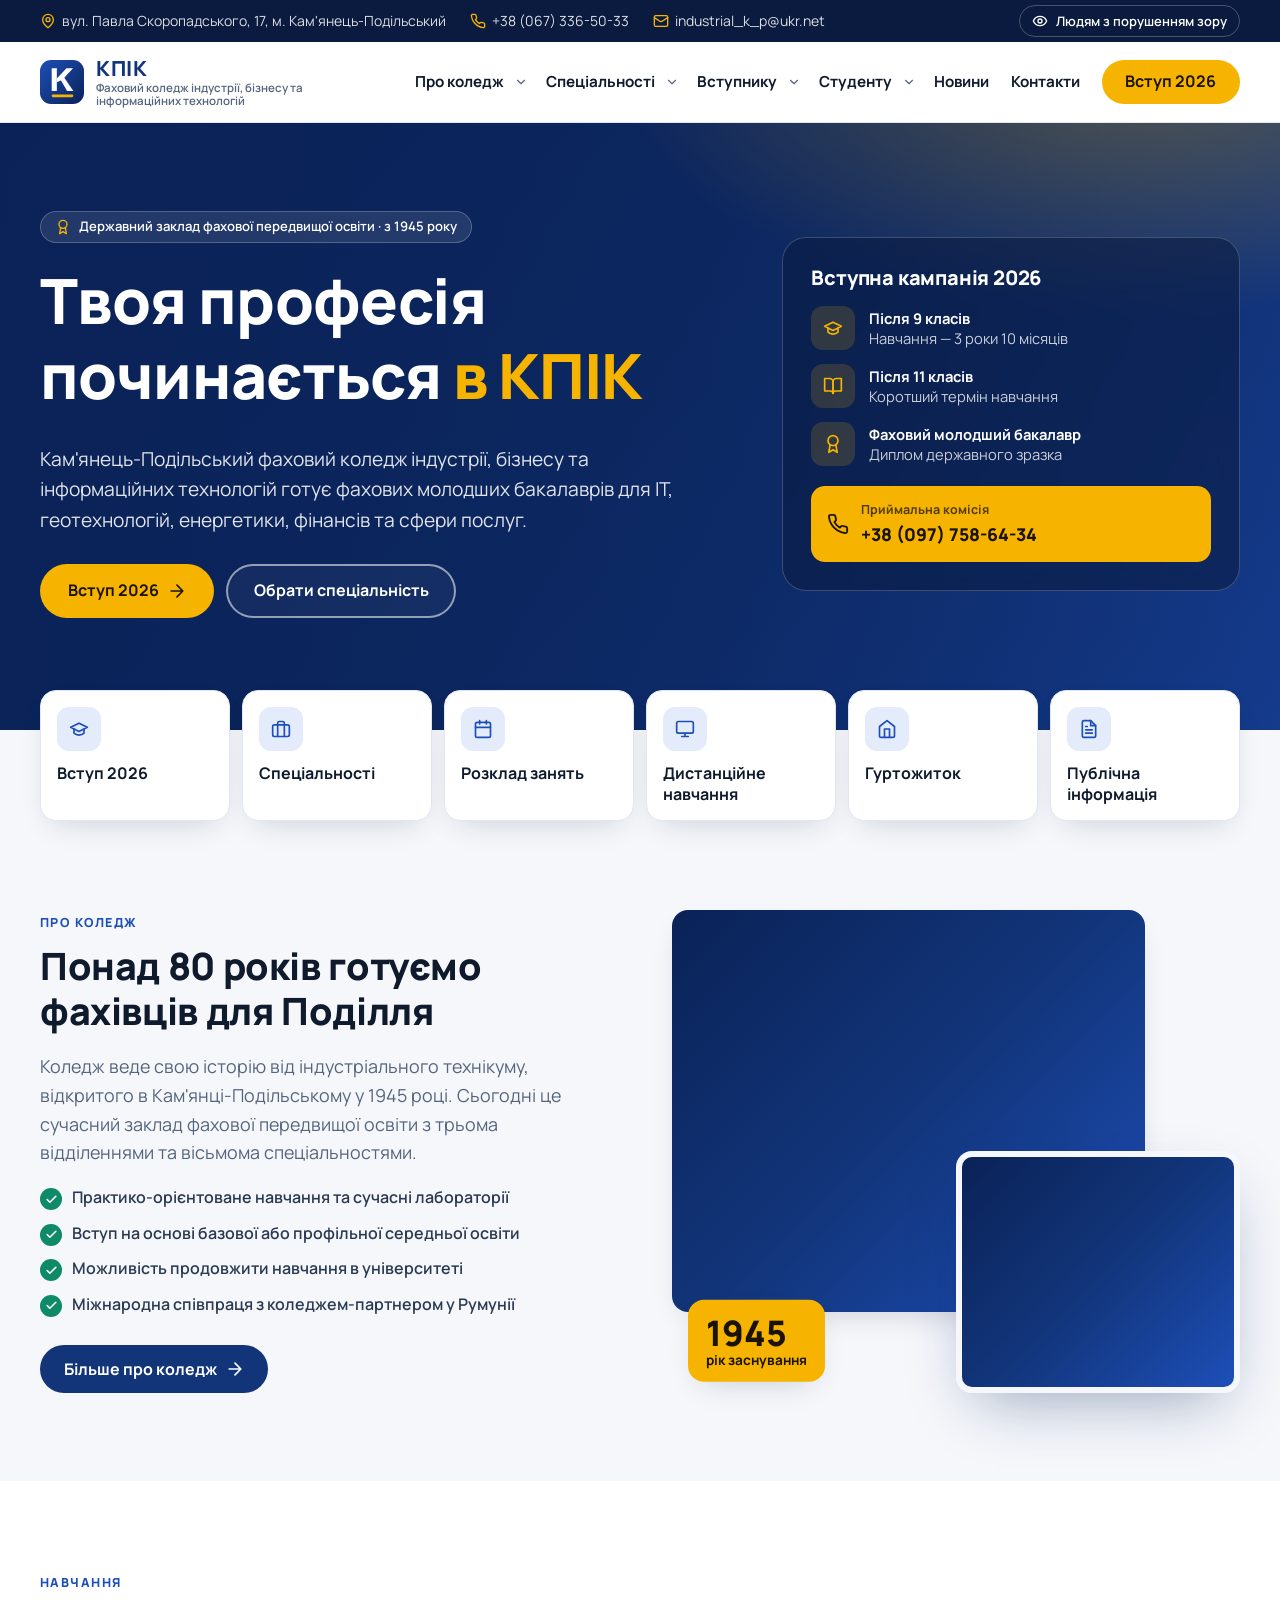
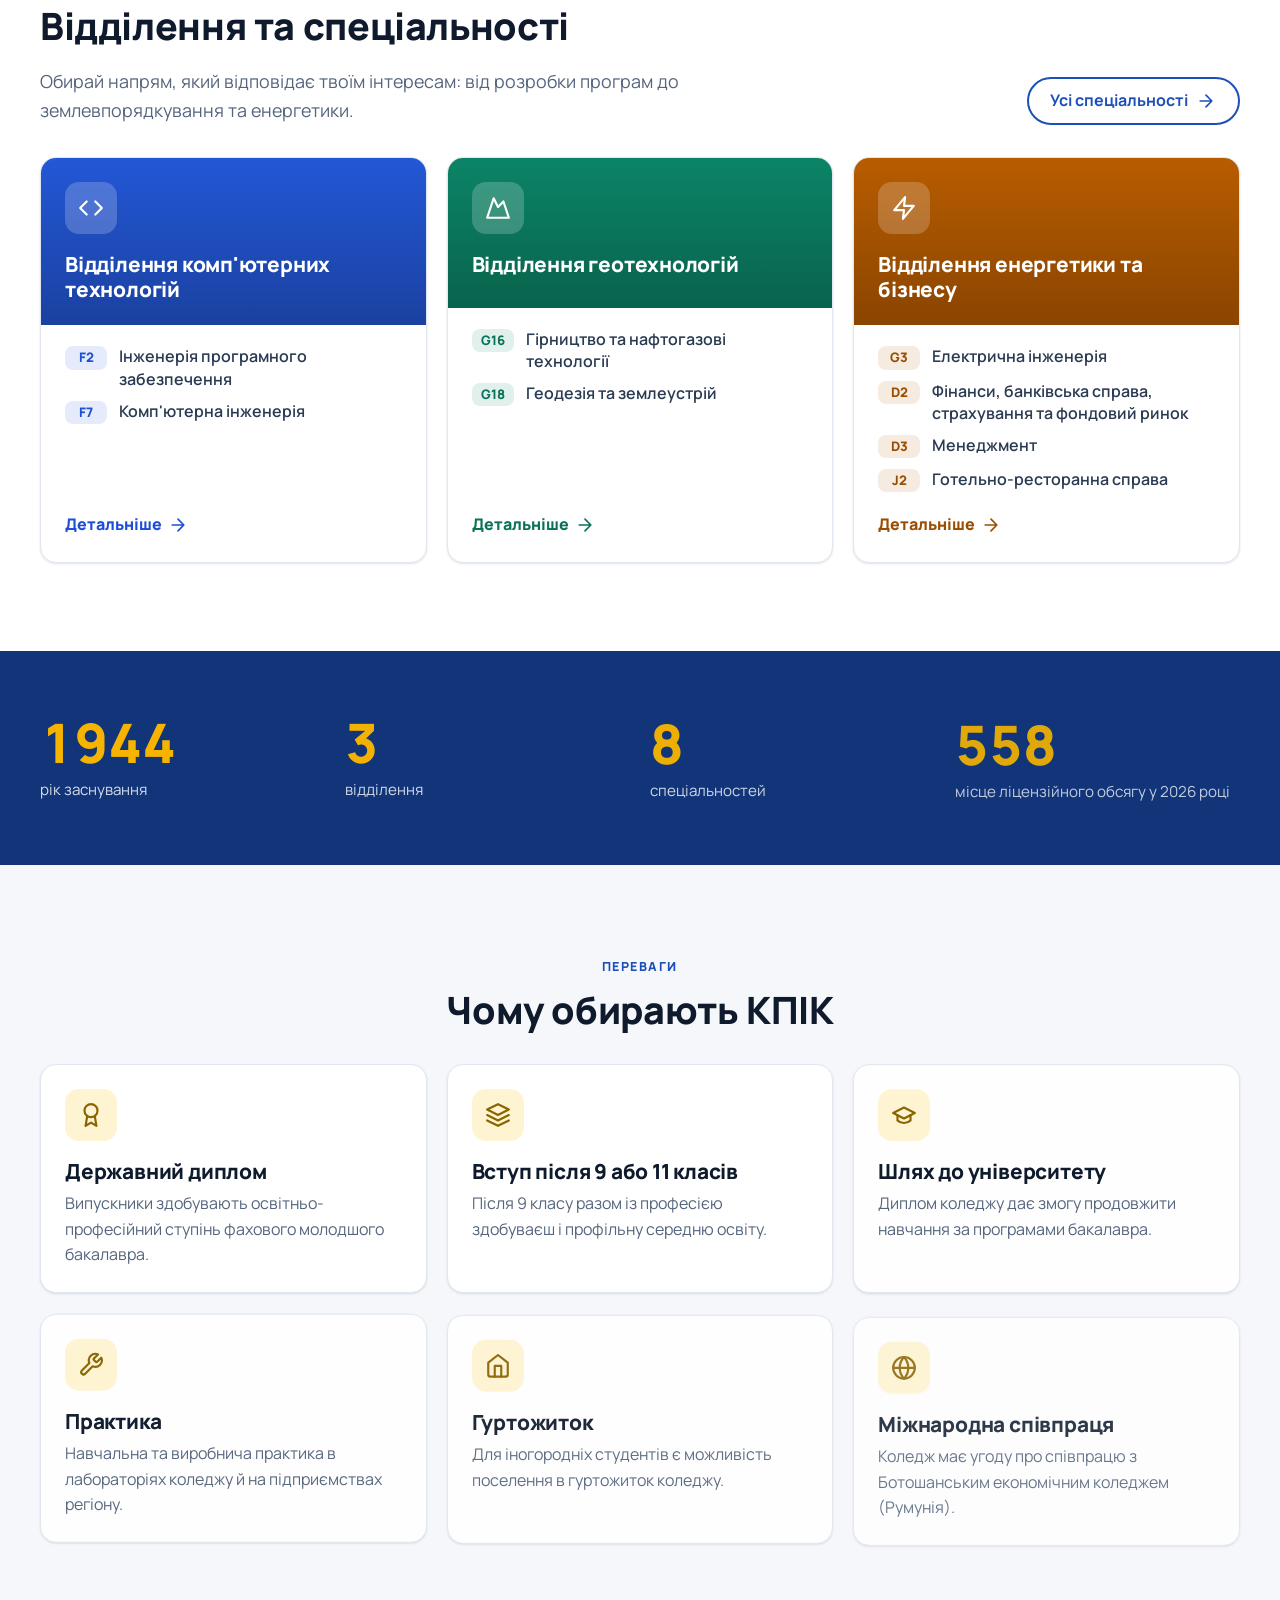
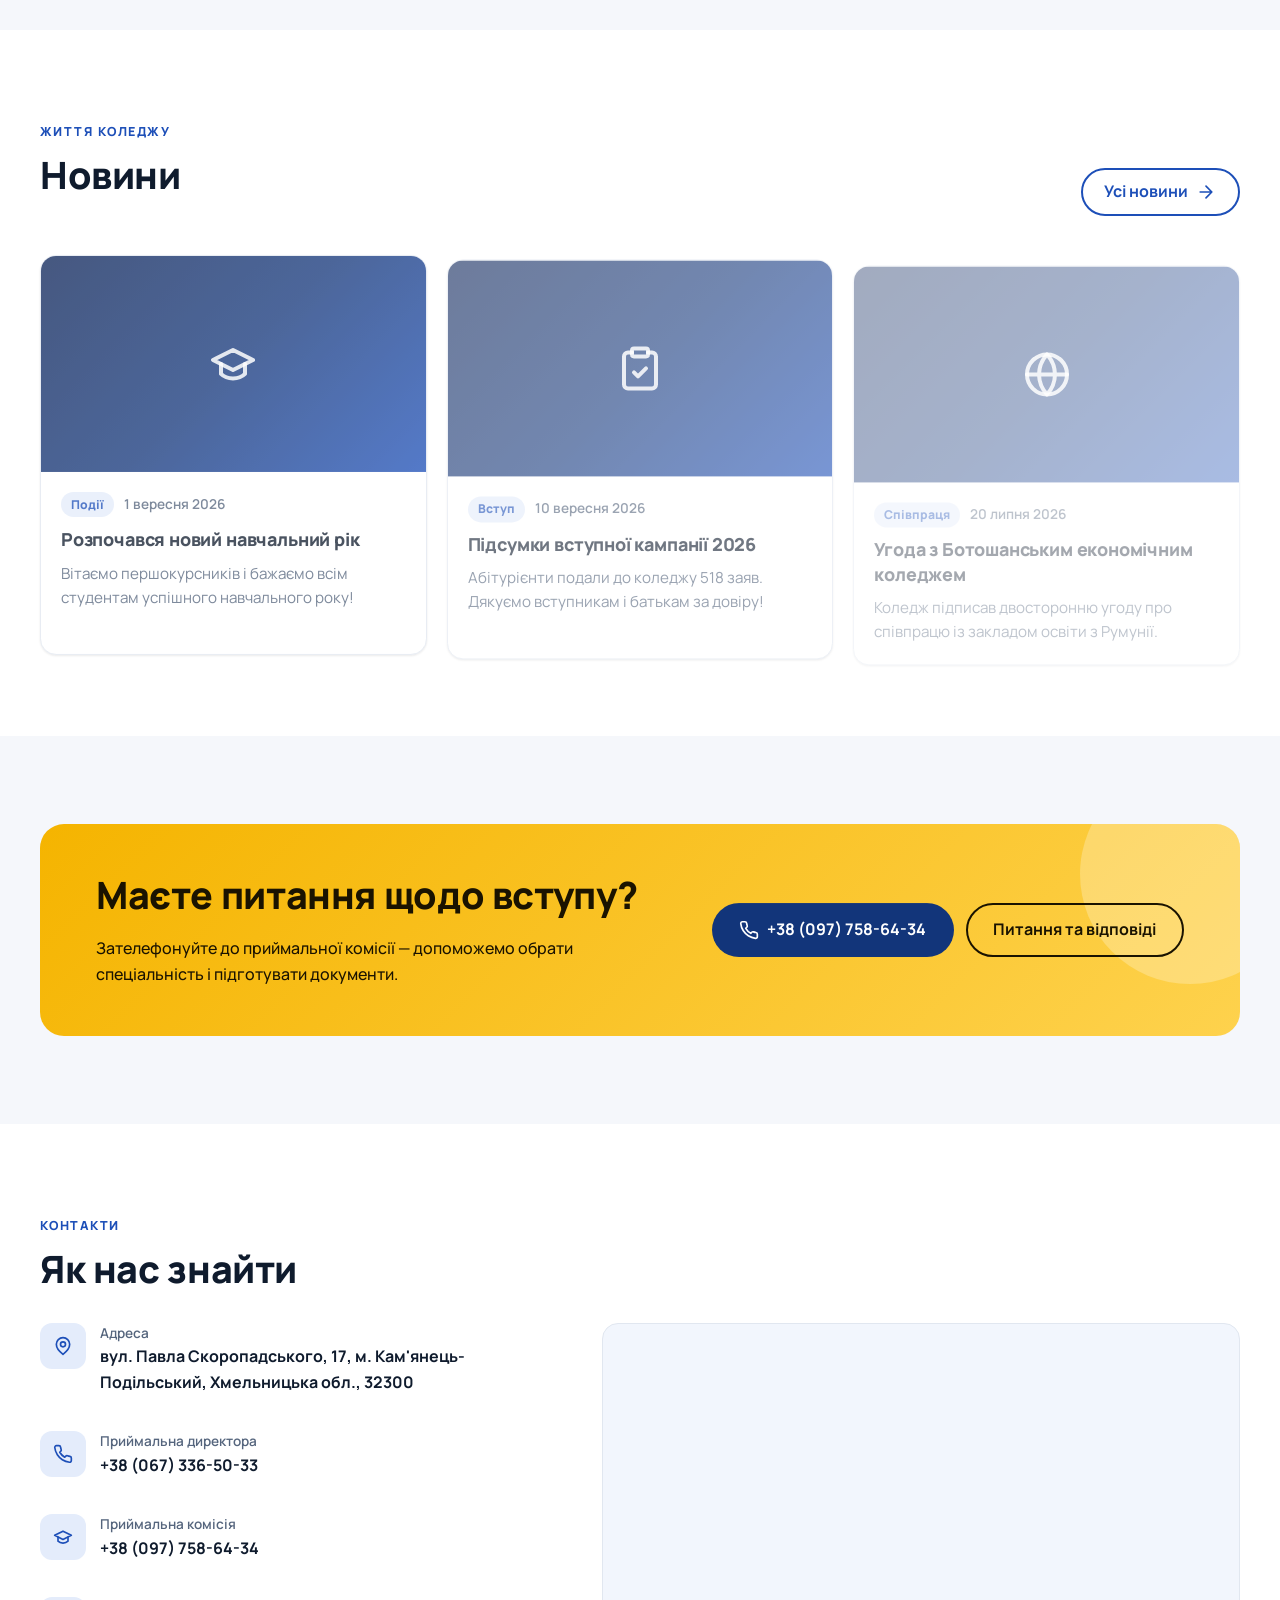
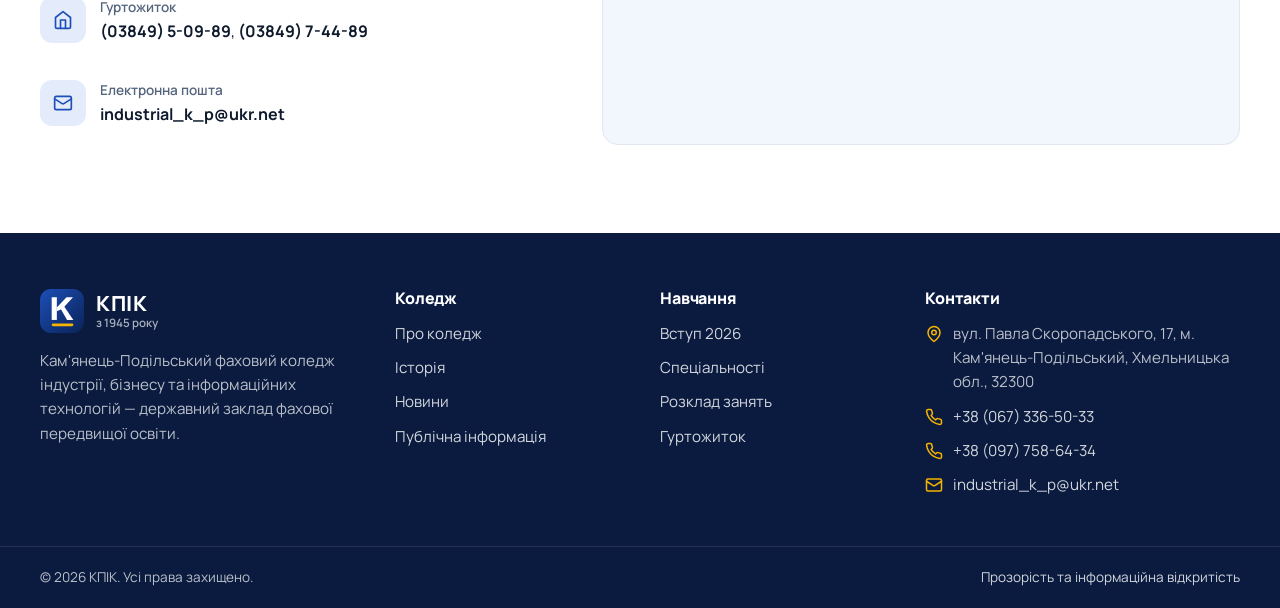
==== commit 3a70f5ba: "Анімації на anime.js Поява банера по словах (splitText + timeline), поява карток під час прокручуван" ====
--- a/index.html
+++ b/index.html
@@ -16,7 +16,16 @@
   <link rel="preconnect" href="https://fonts.gstatic.com" crossorigin>
   <link rel="stylesheet" href="https://fonts.googleapis.com/css2?family=Manrope:wght@400;500;600;700;800&amp;display=swap">
   <link rel="stylesheet" href="assets/css/style.css">
-  <script>try{if(localStorage.getItem("kpik-a11y")==="1")document.documentElement.classList.add("a11y")}catch(e){}</script>
+  <script>
+    (function () {
+      var d = document.documentElement;
+      try { if (localStorage.getItem("kpik-a11y") === "1") d.classList.add("a11y"); } catch (e) {}
+      if (d.classList.contains("a11y") || window.matchMedia("(prefers-reduced-motion: reduce)").matches) return;
+      d.classList.add("anim");
+      setTimeout(function () { if (!window.__kpikAnim) d.classList.remove("anim"); }, 3000);
+    })();
+  </script>
+  <script src="assets/vendor/anime.umd.min.js" defer></script>
   <script src="assets/js/main.js" defer></script>
   <script type="application/ld+json">{"@context":"https://schema.org","@type":"CollegeOrUniversity","name":"Кам'янець-Подільський фаховий коледж індустрії, бізнесу та інформаційних технологій","alternateName":"КПІК","url":"https://kpik.org.ua/","foundingDate":"1945","email":"industrial_k_p@ukr.net","telephone":"+380673365033","address":{"@type":"PostalAddress","streetAddress":"вул. Павла Скоропадського, 17","addressLocality":"Кам'янець-Подільський","addressRegion":"Хмельницька область","postalCode":"32300","addressCountry":"UA"}}</script>
 </head>
@@ -246,7 +255,7 @@
     <section class="stats" aria-label="Коледж у цифрах">
       <div class="container">
         <ul class="stats__grid">
-          <li class="stat" data-reveal><span class="stat__value">1945</span><span class="stat__label">рік заснування</span></li>
+          <li class="stat" data-reveal><span class="stat__value" data-count-from="1900">1945</span><span class="stat__label">рік заснування</span></li>
           <li class="stat" data-reveal><span class="stat__value">3</span><span class="stat__label">відділення</span></li>
           <li class="stat" data-reveal><span class="stat__value">8</span><span class="stat__label">спеціальностей</span></li>
           <li class="stat" data-reveal><span class="stat__value">571</span><span class="stat__label">місце ліцензійного обсягу у 2026 році</span></li>
--- a/assets/css/style.css
+++ b/assets/css/style.css
@@ -1071,6 +1071,7 @@
   font-size: clamp(2.2rem, 1.6rem + 2.4vw, 3.4rem);
   font-weight: 800;
   line-height: 1;
+  font-variant-numeric: tabular-nums;
 }
 
 .stat__label { margin-top: 10px; color: rgba(255, 255, 255, .82); font-size: .95rem; line-height: 1.4; }
@@ -2055,6 +2056,28 @@
   .js [data-reveal] { opacity: 1; transform: none; }
 }
 
+/* ---------- Анімації anime.js ----------
+   Клас .anim додає скрипт у <head>, коли рух дозволений; початковий стан
+   приховує елементи до першого кадру, а main.js анімує їх через anime.js. */
+
+.anim [data-reveal],
+.anim .hero__eyebrow,
+.anim .hero h1,
+.anim .hero__lead,
+.anim .hero__actions,
+.anim .hero-card,
+.anim .hero-card__list li,
+.anim .quick__grid > li,
+.anim .page-hero .breadcrumbs,
+.anim .page-hero h1,
+.anim .page-hero p,
+.anim .page-hero__actions { opacity: 0; }
+
+.anim [data-reveal] { transform: none; transition: none; }
+
+/* Вимикає CSS-переходи, поки anime.js змінює transform покадрово. */
+.is-animating { transition: none !important; }
+
 /* ---------- Версія для людей з порушенням зору ---------- */
 
 html.a11y { font-size: 118.75%; }
